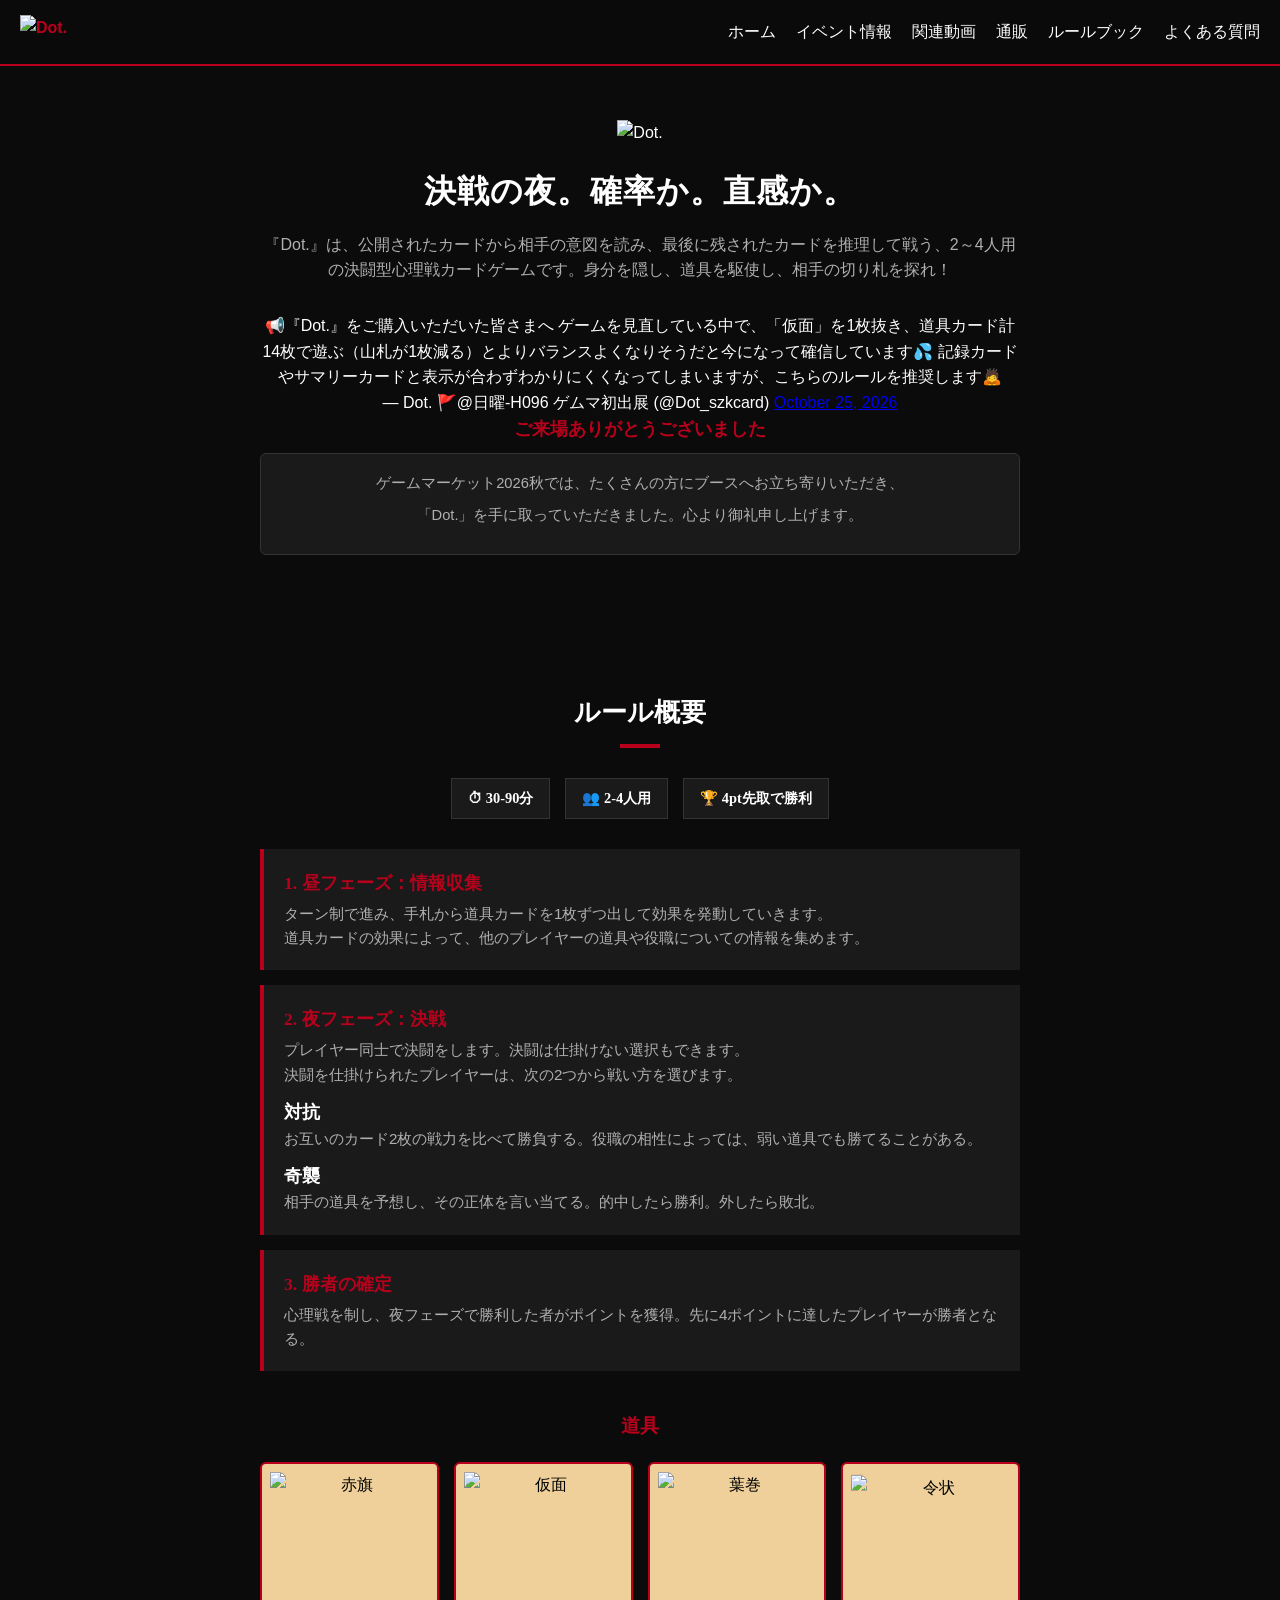
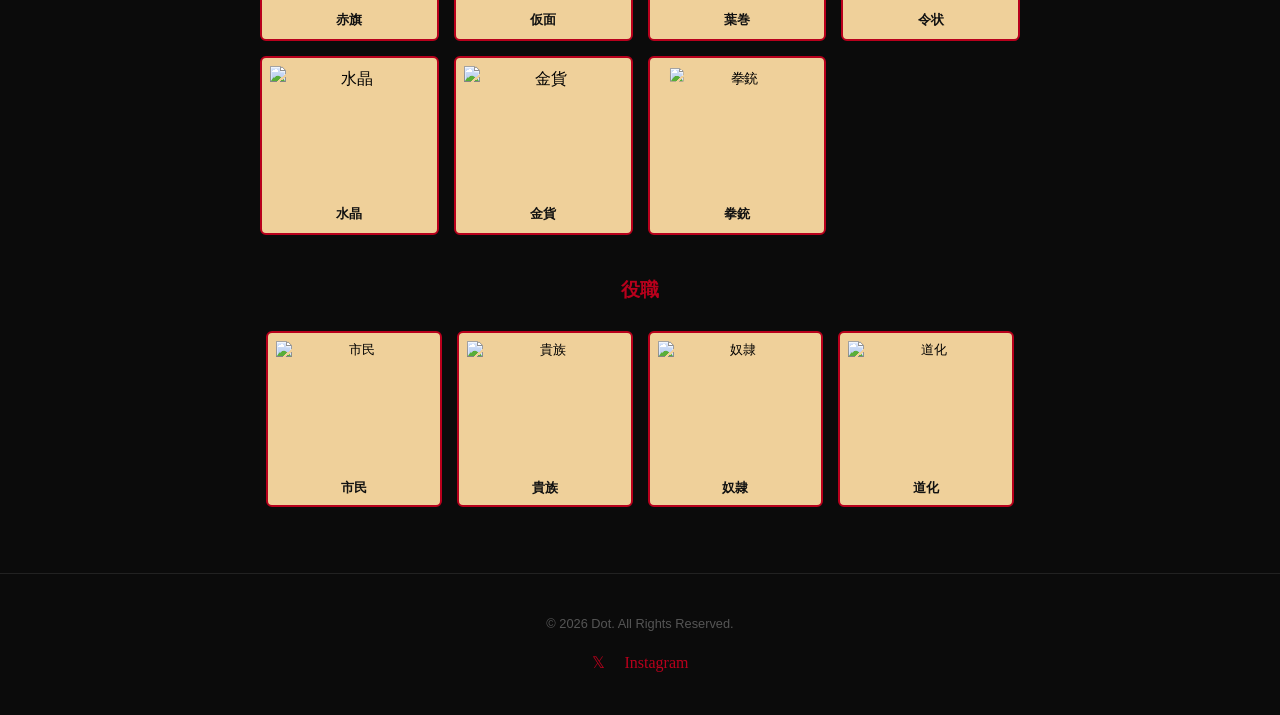
==== index.html @ 571834d3 "Update index.html" ====
<!DOCTYPE html>
<html lang="ja">
<head>
    <meta name="google-site-verification" content="07pYd8GCOZ-NecBPKwPCHMIlRAyutPawmo171ighFo4" />
    <meta charset="UTF-8">
    <meta name="viewport" content="width=device-width, initial-scale=1.0">
    <title>ゲームマーケット2026秋出展！「Dot.」公式ウェブサイト｜ホーム</title>
    <meta name="description" content="ゲームマーケット2026秋に出展予定のカードゲーム『Dot.』の公式サイトです。ルールやカード紹介、ゲムマ出展情報を掲載中！">
    <link rel="stylesheet" href="style.css">
</head>
<body>
    <div class="fixed-bg" aria-hidden="true"></div>

    <!-- ナビゲーションバー -->
    <nav>
        <a href="#" class="nav-logo"><img src="logo_shadow.png" alt="Dot."></a>
        <!-- PC用通常メニュー -->
        <ul class="nav-links">
            <li><a href="index.html">ホーム</a></li>
            <li><a href="market.html">イベント情報</a></li>
            <li><a href="related_video.html">関連動画</a></li>
            <li><a href="online_shop.html">通販</a></li>
            <li><a href="rule_book.html">ルールブック</a></li>
            <li><a href="questions.html">よくある質問</a></li>
        </ul>
        <!-- スマホ用ハンバーガーボタン -->
        <button class="hamburger" id="hamburger-btn" aria-controls="mobile-menu" aria-expanded="false" aria-label="メニュー開閉">
            <span></span>
            <span></span>
            <span></span>
        </button>
    </nav>

    <!-- スマホ用ドロワーメニュー -->
    <div class="mobile-menu" id="mobile-menu" aria-hidden="true">
        <button id="mobile-menu-close" class="mobile-close" aria-label="メニューを閉じる">×</button>
        <ul>
            <li><a href="index.html" class="menu-link">ホーム</a></li>
            <li><a href="market.html" class="menu-link">イベント情報</a></li>
            <li><a href="related_video.html" class="menu-link">関連動画</a></li>
            <li><a href="online_shop.html" class="menu-link">通販</a></li>
            <li><a href="rule_book.html" class="menu-link">ルールブック</a></li>
            <li><a href="questions.html" class="menu-link">よくある質問</a></li>
        </ul>
    </div>

    <!-- ヒーローセクション -->
    <header class="hero" id="about">
        <img src="Dot_logo.png" alt="Dot.">
        <h1>決戦の夜。確率か。直感か。</h1>
        <p class="intro-text">
            『Dot.』は、公開されたカードから相手の意図を読み、最後に残されたカードを推理して戦う、2～4人用の決闘型心理戦カードゲームです。身分を隠し、道具を駆使し、相手の切り札を探れ！
        </p>
        <!--
        <a href="#reserve" class="btn-cta">ゲームマーケット2026秋 日曜出展<br>予約はこちら</a>
        <div class="countdown" id="countdown" aria-label="ゲームマーケットまでのカウントダウン">
            <div class="count-block"><span class="timer-num" id="cd-days">--</span><span class="label">DAYS</span></div>
            <div class="count-block"><span class="timer-num" id="cd-hours">--</span><span class="label">HOURS</span></div>
            <div class="count-block"><span class="timer-num" id="cd-mins">--</span><span class="label">MIN</span></div>
            <div class="count-block"><span class="timer-num" id="cd-secs">--</span><span class="label">SEC</span></div>
        </div>
        <h2>ゲームマーケット公式ゲームページは<a href="https://gamemarket.jp/game/189273">こちら</a></h2>
        -->

		<blockquote class="twitter-tweet" data-align="center"><p lang="ja" dir="ltr">📢『Dot.』をご購入いただいた皆さまへ

ゲームを見直している中で、「仮面」を1枚抜き、道具カード計14枚で遊ぶ（山札が1枚減る）とよりバランスよくなりそうだと今になって確信しています💦

記録カードやサマリーカードと表示が合わずわかりにくくなってしまいますが、こちらのルールを推奨します🙇</p>&mdash; Dot. 🚩@日曜-H096 ゲムマ初出展 (@Dot_szkcard) <a href="https://x.com/Dot_szkcard/status/2114275259436376318?ref_src=twsrc%5Etfw">October 25, 2026</a></blockquote>
<script async src="https://platform.x.com/widgets.js" charset="utf-8"></script>

		
         <!-- ここに購入ありがとうございましたバナーを追加 -->
        <div class="event-block">
			<h3>ご来場ありがとうございました</h3>
			<div class="rule-box">
				<p>ゲームマーケット2026秋では、たくさんの方にブースへお立ち寄りいただき、</p>
				<p>「Dot.」を手に取っていただきました。心より御礼申し上げます。</p>
			</div>
		</div>
    </header>

	
    <!-- ルール概要セクション -->
    <section id="rules">
        <h2>ルール概要</h2>
        <div class="info-badge-container">
            <div class="info-badge">⏱ 30-90分</div>
            <div class="info-badge">👥 2-4人用</div>
            <div class="info-badge">🏆 4pt先取で勝利</div>
        </div>

        <div class="rule-step">
            <h3>1. 昼フェーズ：情報収集</h3>
            <p>ターン制で進み、手札から道具カードを1枚ずつ出して効果を発動していきます。</p>
            <p>道具カードの効果によって、他のプレイヤーの道具や役職についての情報を集めます。</p>
        </div>

        <div class="rule-step">
            <h3>2. 夜フェーズ：決戦</h3>
            <p>プレイヤー同士で決闘をします。決闘は仕掛けない選択もできます。</p>
            <p>決闘を仕掛けられたプレイヤーは、次の2つから戦い方を選びます。</p>
            <p class="rule-term">対抗</p>
            <p>お互いのカード2枚の戦力を比べて勝負する。役職の相性によっては、弱い道具でも勝てることがある。</p>
            <p class="rule-term">奇襲</p>
            <p>相手の道具を予想し、その正体を言い当てる。的中したら勝利。外したら敗北。</p>
        </div>

        <div class="rule-step">
            <h3>3. 勝者の確定</h3>
            <p>心理戦を制し、夜フェーズで勝利した者がポイントを獲得。先に4ポイントに達したプレイヤーが勝者となる。</p>
        </div>

        <!-- 道具カード ギャラリー -->
        <div class="subheading">道具</div>
        <div class="tool-grid">
            <button type="button" class="item-card tool-card" data-tool="red-flag" aria-haspopup="dialog"><img src="Red_Flag.png" alt="赤旗"><p>赤旗</p></button>
            <button type="button" class="item-card tool-card" data-tool="mask" aria-haspopup="dialog"><img src="Mask.png" alt="仮面"><p>仮面</p></button>
            <button type="button" class="item-card tool-card" data-tool="cigar" aria-haspopup="dialog"><img src="Cigar.png" alt="葉巻"><p>葉巻</p></button>
            <button type="button" class="item-card tool-card" data-tool="warrant" aria-haspopup="dialog"><img src="Warrant.png" alt="令状"><p>令状</p></button>
            <button type="button" class="item-card tool-card" data-tool="crystal-ball" aria-haspopup="dialog"><img src="Crystal_Ball.png" alt="水晶"><p>水晶</p></button>
            <button type="button" class="item-card tool-card" data-tool="coin" aria-haspopup="dialog"><img src="Coin.png" alt="金貨"><p>金貨</p></button>
            <button type="button" class="item-card tool-card" data-tool="gun" aria-haspopup="dialog"><img src="Gun.png" alt="拳銃"><p>拳銃</p></button>
        </div>

        <!-- 役職 ギャラリー -->
        <div class="subheading">役職</div>
        <div class="item-grid">
            <button type="button" class="item-card role-card" data-tool="citizen" aria-haspopup="dialog"><img src="Citizen.png" alt="市民"><p>市民</p></button>
            <button type="button" class="item-card role-card" data-tool="noble" aria-haspopup="dialog"><img src="Noble.png" alt="貴族"><p>貴族</p></button>
            <button type="button" class="item-card role-card" data-tool="slave" aria-haspopup="dialog"><img src="Slave.png" alt="奴隷"><p>奴隷</p></button>
            <button type="button" class="item-card role-card" data-tool="jester" aria-haspopup="dialog"><img src="Jester.png" alt="道化"><p>道化</p></button>
        </div>
    </section>




    <!-- 道具カード詳細モーダル -->
    <div class="tool-modal" id="tool-modal" aria-hidden="true">
        <div class="tool-modal-panel" role="dialog" aria-modal="true" aria-labelledby="tool-modal-title">
            <button type="button" class="tool-modal-close" id="tool-modal-close" aria-label="詳細を閉じる">×</button>
            <div class="tool-modal-head">
                <img id="tool-modal-image" src="" alt="">
                <div>
                    <h3 id="tool-modal-title"></h3>
                    <p class="tool-modal-count" id="tool-modal-count"></p>
                    <p class="tool-modal-value" id="tool-modal-value" hidden></p>
                </div>
            </div>
            <div id="tool-modal-content"></div>
            <p class="tool-modal-note">背景部分をクリック、または Esc キーでも閉じられます。</p>
        </div>
    </div>

    <!-- 役職カードは道具カードと同じモーダル（`tool-modal`）で表示します -->

    <!-- 予約セクション -->
    <!--
    <section id="reserve">
        <h2>ゲームマーケット2026秋<br>予約フォーム</h2>
        <div class="reserve-box">
            
            <form id="reserve-form"
                  action="https://docs.google.com/forms/u/0/d/e/1FAIpQLSdGf9Y0Hx1iLd9t96xGrSDfWUaqs1Ho54uPQ0w7o0v3PjkaVA/formResponse"
                  method="POST" target="hidden_iframe">
                <div class="form-group">
                    <label for="name">お名前（ニックネーム可）</label>
                    <input type="text" id="name" name="entry.259284481" placeholder="例：ドット太郎" required>
                </div>
                <div class="form-group">
                    <label for="email">メールアドレス</label>
                    <input type="email" id="email" name="entry.923455271" placeholder="example@email.com" required>
                </div>
                <div class="form-group">
                    <label for="quantity">予約個数</label>
                    <select id="quantity" name="entry.1836157254" required>
                        <option value="1個">1個</option>
                        <option value="2個">2個</option>
                        <option value="3個">3個</option>
                    </select>
                </div>
                <div class="form-group">
                    <label for="question">ご質問（任意）</label>
                    <input type="text" id="question" name="entry.54904981" placeholder="質問があればご記入ください">
                </div>
                <button type="submit" class="btn-submit" id="reserve-submit-btn">予約を確定する</button>
                <p id="reserve-status" style="margin-top:15px; text-align:center; font-size:0.9rem; display:none;"></p>
                
                <input type="hidden" name="fvv" value="1">
                <input type="hidden" name="pageHistory" value="0">
                <input type="hidden" name="fbzx" id="fbzx-field" value="">
                <input type="hidden" name="partialResponse" id="partial-response-field" value="">
                <input type="hidden" name="submissionTimestamp" value="-1">
            </form>
            <iframe name="hidden_iframe" id="hidden_iframe" style="display:none;"></iframe>
        </div>
    </section>
    -->

    <!-- フッター -->
    <footer>
        <p>&copy; 2026 Dot. All Rights Reserved.</p>
        <div class="footer-social">
            <a href="https://twitter.com/Dot_szkcard" target="_blank">𝕏</a>
            <a href="https://instagram.com/dot_szkcard/" target="_blank">Instagram</a>
        </div>
    </footer>

    <!-- ハンバーガーメニュー制御用のJavaScript -->
    <script>
        // --- 背景のスローパラララックス制御 ---
        // 背景をビューポートより少し大きく表示し、ページを一番下までスクロールした瞬間に
        // 背景の一番下もちょうど揃うように、スクロール量に応じて背景位置を計算する
        const BG_HEIGHT_FACTOR = 1.6; // 大きいほど背景がゆっくり動く（1に近いほど通常スクロールに近づく）

        function updateBackgroundScroll() {
            // スマホでは背景を固定表示し、スクロールで動かないようにする
            if (window.innerWidth < 768) {
                document.body.style.backgroundAttachment = 'fixed';
                document.body.style.backgroundSize = '100% auto';
                document.body.style.backgroundPositionY = '0px';
                return;
            }

            const viewportWidth = window.innerWidth;
            const viewportHeight = window.innerHeight;

            // 背景画像の実寸（naturalWidth/naturalHeight）を取得して
            // ビューポート幅に合わせた描画高さを算出する
            if (!window._bgNatural) {
                const img = new Image();
                img.src = 'bg.png';
                img.onload = function() {
                    window._bgNatural = { w: img.naturalWidth, h: img.naturalHeight };
                    updateBackgroundScroll();
                };
                // 読み込み前は幅いっぱいで表示
                document.body.style.backgroundSize = '100% auto';
                return;
            }

            const natural = window._bgNatural;
            const bgHeight = Math.round(viewportWidth * natural.h / natural.w);
            // 幅100%にして高さは画像縦横比に合わせる
            document.body.style.backgroundSize = '100% ' + bgHeight + 'px';

            const scrollableHeight = document.documentElement.scrollHeight - viewportHeight;
            const maxBgOffset = Math.max(bgHeight - viewportHeight, 0);

            if (scrollableHeight <= 0 || maxBgOffset <= 0) {
                document.body.style.backgroundPositionY = '0px';
                return;
            }

            const scrollFraction = Math.min(Math.max(window.scrollY / scrollableHeight, 0), 1);
            document.body.style.backgroundPositionY = '-' + (scrollFraction * maxBgOffset) + 'px';
        }

        window.addEventListener('scroll', updateBackgroundScroll);
        window.addEventListener('resize', updateBackgroundScroll);
        window.addEventListener('load', updateBackgroundScroll);
        updateBackgroundScroll();

        const hamburgerBtn = document.getElementById('hamburger-btn');
        const mobileMenu = document.getElementById('mobile-menu');
        const menuLinks = document.querySelectorAll('.menu-link');

        // メニューの開閉を切り替える関数（ARIA状態も更新）
        function toggleMenu() {
            const isActive = hamburgerBtn.classList.toggle('active');
            mobileMenu.classList.toggle('active');
            hamburgerBtn.setAttribute('aria-expanded', isActive ? 'true' : 'false');
            mobileMenu.setAttribute('aria-hidden', isActive ? 'false' : 'true');
        }

        // ハンバーガーボタンクリック時
        hamburgerBtn.addEventListener('click', toggleMenu);

        // メニュー内のリンクをクリックしたらメニューを閉じる
        menuLinks.forEach(link => {
            link.addEventListener('click', toggleMenu);
        });

        // モバイルメニューの閉じるボタン
        const mobileMenuCloseBtn = document.getElementById('mobile-menu-close');
        if (mobileMenuCloseBtn) {
            mobileMenuCloseBtn.addEventListener('click', () => {
                // もしメニューが開いていれば閉じる
                if (mobileMenu.classList.contains('active')) toggleMenu();
            });
        }

        // 初期ARIA状態を確実に設定
        hamburgerBtn.setAttribute('aria-expanded', 'false');
        mobileMenu.setAttribute('aria-hidden', 'true');



        // --- 道具カード詳細モーダル ---
        const toolModal = document.getElementById('tool-modal');
        const toolModalPanel = toolModal.querySelector('.tool-modal-panel');
        const toolModalClose = document.getElementById('tool-modal-close');
        const toolModalTitle = document.getElementById('tool-modal-title');
        const toolModalImage = document.getElementById('tool-modal-image');
        const toolModalCount = document.getElementById('tool-modal-count');
        const toolModalValue = document.getElementById('tool-modal-value');
        const toolModalContent = document.getElementById('tool-modal-content');
        const toolCards = document.querySelectorAll('.tool-card, .role-card');
        let lastFocusedToolCard = null;

        const toolDetails = {
            'red-flag': {
                name: '赤旗',
                image: 'Red_Flag.png',
                count: '道具カード｜収録枚数：1枚',
                value: 1,
                html: `
                    <div class="tool-modal-section">
                        <h4>効果</h4>
                        <p>このラウンドの夜フェーズで以下の効果を得る。</p>
                        <p>対抗で自分が攻め手の場合、戦力が小さい方が勝者となる。</p>
                        <p>※戦力が同じ場合は攻め手が勝者となる。</p>
                    </div>
                    <div class="tool-modal-section">
                        <h4>使用上の注意</h4>
                        <p>道具カードの効果は、カードを出した瞬間ではなく、夜フェーズの条件を満たしたときに発動する。</p>
                        <p>昼に場に出しても、夜フェーズで自分が攻め手になれなかった場合、赤旗の効果は発動しない。</p>
                        <p>赤旗は1枚しかない貴重なカード。使いどころを見極めよう。</p>
                    </div>
                    <div class="tool-modal-section">
                        <h4>戦術メモ</h4>
                        <p>「戦力が低いほうが勝つ」という通常とは逆の勝敗ルールを作り出せる。自分の戦力が低いと分かっている時や、相手にわざと弱いカードだと思わせたい時のブラフ戦術にも使える。</p>
                    </div>
                `
            },
            'mask': {
                name: '仮面', image: 'Mask.png', count: '道具カード｜収録枚数：3枚',
                value: 2,
                html: `
                    <div class="tool-modal-section"><h4>効果</h4><p>好きなプレイヤー1人を選び、役職カードを交換する。</p></div>
                    <div class="tool-modal-section">
                        <h4>使用上の注意</h4>
                        <p>仮面で交換した後は新しい役職カードの上に証明チップはのせない。</p>
                        <p>仮面で交換した後は新しい役職カードの上に証明チップはのせない。よって自分の役職がわからなくなることがある。</p>
                    </div>
                    <div class="tool-modal-section">
                        <h4>戦術メモ</h4>
                        <p>交換するだけで役職の情報は増えないため扱いづらいが、うまく使えば相手の戦術を大きく崩すことができる。</p>
                    </div>
                `
            },
            'cigar': {
                name: '葉巻', image: 'Cigar.png', count: '道具カード｜収録枚数：3枚',
                value: 3,
                html: `
                    <div class="tool-modal-section">
                        <h4>効果</h4>
                        <p>酒場の役職カードのうち好きな1枚と自分の役職カードを交換する。新たな自分の役職カードの上に証明チップをのせる。</p>
                    </div>
                    <div class="tool-modal-section">
                        <h4>使用上の注意</h4>
                        <p>新たな役職カードの表を見ることができるのは、交換した後である。</p>
                    </div>
                    <div class="tool-modal-section">
                        <h4>戦術メモ</h4>
                        <p>仮面を使ったのちに葉巻を使うと、自分と相手どちらの役職も知ることができる。</p>
                    </div>
                `
            },
            'warrant': {
                name: '令状', image: 'Warrant.png', count: '道具カード｜収録枚数：3枚',
                value: 4,
                html: `
                    <div class="tool-modal-section">
                        <h4>効果</h4>
                        <p>他のプレイヤーは手番が早い順に、自分の手札にない道具を１つ宣言し、記録カードのその道具の欄に自分の証明チップ（裏）をのせる。</p>
                        <p>自分の証明チップまたは枯渇チップがのっている道具は宣言できない。</p>
                    </div>
                    <div class="tool-modal-section">
                        <h4>使用上の注意</h4>
                        <p>手札とは「まだ使っていない手に持っている道具カード」のことであり、枯渇していなければ既に場に出した道具カードも宣言できる。</p>
                    </div>
                    <div class="tool-modal-section">
                        <h4>戦術メモ</h4>
                        <p>昼フェーズの前半に使うと相手の宣言の自由度が低いため強力だが、金貨によって記録がリセットされてしまう可能性も高くなる。</p>
                    </div>
                `
            },
            'crystal-ball': {
                name: '水晶', image: 'Crystal_Ball.png', count: '道具カード｜収録枚数：2枚',
                value: 5,
                html: `
                    <div class="tool-modal-section">
                        <h4>効果</h4>
                        <p>酒場の役職カードのうち好きな1枚の表を見て戻す。その後その上に自分の証明チップ（表）をのせる。</p>
                    </div>
                    <div class="tool-modal-section">
                        <h4>戦術メモ</h4>
                        <p>役職の情報が増えるシンプルで強い効果だが、道具値が５と大きいので使いどころに注意したい。</p>
                    </div>
                `
            },
            'coin': {
                name: '金貨', image: 'Coin.png', count: '道具カード｜収録枚数：2枚',
                value: 6,
                html: `
                    <div class="tool-modal-section">
                        <h4>効果</h4>
                        <p>手札から1枚選び自分の前に裏向きで伏せ、証明チップ（表）をのせる。</p>
                        <p>その後、新たに山札から1枚引き手札に加える。記録カードにのせた自分の証明チップはすべて回収する。</p>
                    </div>
                    <div class="tool-modal-section">
                        <h4>使用上の注意</h4>
                        <p>昼フェーズの最後に使うとランダムな道具で決闘に挑むことになるので注意。</p>
                    </div>
                    <div class="tool-modal-section">
                        <h4>戦術メモ</h4>
                        <p>運要素が強く使いどころが難しいが、赤旗や拳銃などの重要な道具を隠したり、相手の令状による記録をリセットしたりと、使い手の技量によっては強力な道具になり得る。</p>
                    </div>
                `
            },
            'gun': {
                name: '拳銃', image: 'Gun.png', count: '道具カード｜収録枚数：1枚',
                value: 7,
                html: `
                    <div class="tool-modal-section">
                        <h4>効果</h4>
                        <p>このラウンドの夜フェーズで以下の効果を得る。</p>
                        <p>決闘で勝利した場合、獲得ポイントが+2ptから+3ptになる。</p>
                    </div>
                    <div class="tool-modal-section">
                        <h4>使用上の注意</h4>
                        <p>拳銃は1枚しかない貴重なカード。使いどころを見極めよう。</p>
                    </div>
                    <div class="tool-modal-section">
                        <h4>戦術メモ</h4>
                        <p>拳銃の有無は決闘において重要情報。慎重に使おう。</p>
                    </div>
                `
            }
            ,
            'citizen': {
                name: '市民', image: 'Citizen.png', count: '役職カード',
                html: `<div class="tool-modal-section"><h4>役職：市民</h4><p>赤旗の戦力が10になる。</p></div>`
            },
            'noble': {
                name: '貴族', image: 'Noble.png', count: '役職カード',
                html: `<div class="tool-modal-section"><h4>役職：貴族</h4><p>戦力+2</p></div>`
            },
            'slave': {
                name: '奴隷', image: 'Slave.png', count: '役職カード',
                html: `<div class="tool-modal-section"><h4>役職：奴隷</h4><p>基本は戦力-2。相手が貴族のときは戦力が10になる。</p></div>`
            },
            'jester': {
                name: '道化', image: 'Jester.png', count: '役職カード',
                html: `<div class="tool-modal-section"><h4>役職：道化</h4><p>自分が受け手の場合、勝者が逆転する。</p></div>`
            }
        };

        function openToolModal(toolKey, trigger) {
            const detail = toolDetails[toolKey];
            if (!detail) return;

            lastFocusedToolCard = trigger || document.activeElement;
            toolModalTitle.textContent = detail.name;
            toolModalImage.src = detail.image;
            toolModalImage.alt = detail.name;
            toolModalCount.textContent = detail.count;
            if (detail.value != null) {
                toolModalValue.innerHTML = '道具値：<strong>' + detail.value + '</strong>';
                toolModalValue.hidden = false;
            } else {
                toolModalValue.textContent = '';
                toolModalValue.hidden = true;   // 役職カードには道具値がない
            }
            toolModalContent.innerHTML = detail.html;

            toolModal.classList.add('active');
            toolModal.setAttribute('aria-hidden', 'false');
            document.body.classList.add('modal-open');
            toolModalPanel.scrollTop = 0;
            toolModalClose.focus();
        }

        function closeToolModal() {
            if (!toolModal.classList.contains('active')) return;
            toolModal.classList.remove('active');
            toolModal.setAttribute('aria-hidden', 'true');
            document.body.classList.remove('modal-open');
            if (lastFocusedToolCard) lastFocusedToolCard.focus();
        }

        toolCards.forEach(card => {
            card.addEventListener('click', () => openToolModal(card.dataset.tool, card));
        });

        toolModalClose.addEventListener('click', closeToolModal);

        toolModal.addEventListener('click', event => {
            if (event.target === toolModal) closeToolModal();
        });

        document.addEventListener('keydown', event => {
            if (event.key === 'Escape' && toolModal.classList.contains('active')) {
                closeToolModal();
            }
        });

        

        // --- 予約フォーム送信処理（裏側でGoogleフォームに送信） ---
        const reserveForm = document.getElementById('reserve-form');
        const reserveBtn = document.getElementById('reserve-submit-btn');
        const reserveStatus = document.getElementById('reserve-status');
        const hiddenIframe = document.getElementById('hidden_iframe');
        const fbzxField = document.getElementById('fbzx-field');
        const partialResponseField = document.getElementById('partial-response-field');
        let formSubmitted = false;

        // Googleフォームが要求する擬似トークンをページ読み込み時に生成
        function generateFbzx() {
            // 実際のGoogleフォームのfbzxと同じ桁数(19桁前後)の数値文字列を生成
            let token = '';
            for (let i = 0; i < 19; i++) {
                token += Math.floor(Math.random() * 10);
            }
            return token;
        }
        const fbzxValue = generateFbzx();
        fbzxField.value = fbzxValue;
        partialResponseField.value = '[null,null,"' + fbzxValue + '"]';

        reserveForm.addEventListener('submit', function () {
            reserveBtn.disabled = true;
            reserveBtn.textContent = '送信中...';
            reserveStatus.style.display = 'none';
            formSubmitted = true;
            // フォーム自体は通常どおりhidden_iframeへPOSTされる（画面遷移なし）
        });

        // 非表示iframeの読み込み完了 = Googleフォームへの送信完了とみなす
        hiddenIframe.addEventListener('load', function () {
            if (!formSubmitted) return; // 初回の空読み込みは無視

            reserveStatus.style.display = 'block';
            reserveStatus.style.color = '#7CFC7C';
            reserveStatus.textContent = 'ご予約ありがとうございます！確認のメールをお送りしました。';
            reserveForm.reset();
            reserveBtn.disabled = false;
            reserveBtn.textContent = '予約を確定する';
            formSubmitted = false;
        });
        // ---------- Countdown ----------
        // TODO: 実際のゲームマーケット開催日時に書き換えてください
        const targetDate = new Date('2026-10-18T00:00:00+09:00').getTime();
 
        function updateCountdown(){
          const now = Date.now();
          const diff = targetDate - now;
          const els = {
            d: document.getElementById('cd-days'),
            h: document.getElementById('cd-hours'),
            m: document.getElementById('cd-mins'),
            s: document.getElementById('cd-secs')
          };
          if(diff <= 0){
            els.d.textContent = '00'; els.h.textContent='00'; els.m.textContent='00'; els.s.textContent='00';
            return;
          }
          const day = Math.floor(diff/86400000);
          const hr  = Math.floor((diff%86400000)/3600000);
          const min = Math.floor((diff%3600000)/60000);
          const sec = Math.floor((diff%60000)/1000);
          els.d.textContent = String(day).padStart(2,'0');
          els.h.textContent = String(hr).padStart(2,'0');
          els.m.textContent = String(min).padStart(2,'0');
          els.s.textContent = String(sec).padStart(2,'0');
        }
        updateCountdown();
        setInterval(updateCountdown, 1000);
    </script>
</body>
</html>
---- style.css ----
/* 自作・フリーフォントファイルを読み込む場合 */
@font-face {
  font-family: 'DotMincho16';
  src: url('KH-Dot-Kagurazaka-16.ttf') format('truetype');
}

/* 適用するクラスや要素 */
.dot-mincho-text {
  font-family: 'DotMincho16', serif;
  font-size: 16px; /* ドット感を活かすためジャストサイズか倍率で調整 */
}


/* --- 基本設定 & カラーパレット --- */
:root {
    --bg-color: #0b0b0b;       /* 漆黒 */
    --primary-red: #b8001c;    /* ロゴの深い赤 */
    --accent-gray: #1a1a1a;    /* コンテンツ背景用 */
    --text-light: #ffffff;
    --text-muted: #b0b0b0;
    --font-pixel: 'Courier New', Courier, monospace; /* ドット感を出すフォント */
    --font-dotmincho: 'ドット明朝16', 'DotMincho16', serif; /* 本文以外用フォント */
}

* {
    box-sizing: border-box;
    margin: 0;
    padding: 0;
    font-family: 'Helvetica Neue', Arial, 'Hiragino Kaku Gothic ProN', sans-serif;
    scroll-behavior: smooth; /* スムーズスクロール */
}

html {
    height: 100%;
    background: var(--bg-color);
}

body {
        margin: 0;
        /* 背景は画像のみ指定（背景色は個別ページで必要なら上書きしてください） */
        background-image: url('bg.png');
        background-repeat: no-repeat;
        background-position: top center;
        background-attachment: fixed;  /* JSで位置を制御するため固定 */

        color: var(--text-light);
        line-height: 1.6;

        /* ドット絵用のくっきり設定 */
        image-rendering: pixelated;
        image-rendering: crisp-edges;
        min-height: 100vh;
        background-color: var(--bg-color);
}

/* 固定背景用の要素（モバイルでこれを有効にする） */
.fixed-bg {
    display: none; /* デフォルトは非表示（デスクトップはbody背景を使用） */
}


/* --- ナビゲーション & ハンバーガーメニュー --- */
nav {
    position: fixed;
    top: 0;
    width: 100%;
    background: rgba(11, 11, 11, 0.95);
    padding: 15px 20px;
    display: flex;
    justify-content: space-between;
    align-items: center;
    z-index: 100;
    border-bottom: 2px solid var(--primary-red);
}

.nav-logo {
    display: inline-flex;
    align-items: center;
    font-weight: bold;
    color: var(--primary-red);
    font-size: 1.5rem;
    text-decoration: none;
    font-family: var(--font-pixel);
}

/* 本文以外に使用するフォント設定（ドット明朝16、サイズ16px 指定） */
h1, h2, h3, h4, h5, h6,
.nav-logo, .nav-links a,
.info-badge, .rule-step h3, .subheading,
.item-card p, .tool-card::after, .role-card::after,
.tool-modal-head h3, .tool-modal-section h4,
.btn-cta, .btn-submit,
label, .form-group label, .footer-social a {
    font-family: var(--font-dotmincho);
    font-size: 16px;
}

.nav-logo img {
    height: 34px;
    width: auto;
    display: block;
    image-rendering: pixelated;
}

/* デスクトップ用メニュー（初期状態は非表示、スマホ優先） */
.nav-links {
    display: none;
    list-style: none;
    gap: 20px;
}

.nav-links a {
    color: var(--text-light);
    text-decoration: none;
    font-size: 1rem;
    transition: color 0.3s;
}

.nav-links a:hover {
    color: var(--primary-red);
}

/* ハンバーガーアイコン */
.hamburger {
    display: block;
    cursor: pointer;
    background: none;
    border: none;
    z-index: 110;
}

.hamburger span {
    display: block;
    width: 25px;
    height: 3px;
    background-color: var(--text-light);
    margin: 5px 0;
    transition: 0.3s;
}

/* モバイル用ドロワーメニュー */
.mobile-menu {
    position: fixed;
    top: 0;
    right: -100%;
    width: 70%;
    height: 100vh;
    background-color: rgba(11, 11, 11, 0.98);
    border-left: 2px solid var(--primary-red);
    padding-top: 80px;
    transition: 0.3s;
    z-index: 105;
}

/* ハンバーガーメニューのフォントをドット明朝に変更 */
.mobile-menu, .mobile-menu a, .mobile-menu .menu-link {
    font-family: var(--font-dotmincho);
    font-size: 16px;
}

/* モバイルメニューの右上に表示する閉じるボタン */
.mobile-close {
    position: absolute;
    top: 12px;
    right: 12px;
    background: transparent;
    border: none;
    color: var(--text-light);
    font-size: 1.4rem;
    line-height: 1;
    cursor: pointer;
    z-index: 120;
}

.mobile-close:hover,
.mobile-close:focus-visible {
    color: var(--primary-red);
    outline: 2px solid rgba(184,0,28,0.18);
    border-radius: 6px;
}

.mobile-menu.active {
    right: 0;
}

.mobile-menu ul {
    list-style: none;
    display: flex;
    flex-direction: column;
    align-items: center;
    gap: 30px;
}

.mobile-menu a {
    color: var(--text-light);
    text-decoration: none;
    font-size: 1.3rem;
    font-weight: bold;
}

/* ハンバーガーアニメーション用 */
.hamburger.active span:nth-child(1) {
    transform: rotate(-45deg) translate(-5px, 6px);
}
.hamburger.active span:nth-child(2) {
    opacity: 0;
}
.hamburger.active span:nth-child(3) {
    transform: rotate(45deg) translate(-5px, -6px);
}

/* --- ヒーローセクション（ファーストビュー） --- */
.hero {
    padding: 120px 20px 60px;
    text-align: center;
    max-width: 800px;
    margin: 0 auto;
}

/* ↓現在あるコード（パソコン用のサイズは260pxのまま維持） */
.hero img {
    max-width: 260px;
    width: 100%;
    image-rendering: pixelated;
    margin-bottom: 20px;
}

/* 📱 ここから下を追加：画面の横幅が768px以下のとき（スマホ）の設定 */
@media screen and (max-width: 768px) {
    .hero img {
        max-width: 160px; /* ★スマホでのロゴの最大横幅。お好みで数値を調整してください */
        margin-bottom: 15px; /* スマホ用に下の余白も少しだけ狭く調整 */
    }
}


.hero h1 {
    font-size: 1.4rem;
    color: #ffffff !important;
    margin-bottom: 15px;
    font-weight: bold;
    letter-spacing: 1px;
}

header.hero h1 {
    color: #ffffff !important;
}

.hero .intro-text {
    font-size: 1rem;
    color: var(--text-muted);
    margin-bottom: 30px;
}

/* CTAボタン */
.btn-cta {
    display: inline-block;
    background-color: var(--primary-red);
    color: #fff;
    padding: 15px 40px;
    font-weight: bold;
    text-decoration: none;
    border: 3px solid #000;
    box-shadow: 4px 4px 0px #fff;
    transition: 0.2s;
    text-transform: uppercase;
}

.btn-cta:active {
    box-shadow: 0px 0px 0px #fff;
    transform: translate(4px, 4px);
}

/* countdown */
.countdown{
  display:flex;gap:clamp(10px,2.4vw,26px);justify-content:center;flex-wrap:wrap;
}
.count-block{
  background:var(--navy-panel);border:1px solid var(--navy-line);
  padding:14px clamp(14px,2.4vw,22px);min-width:76px;
}
.timer-num{display:block;font-size:clamp(1.6rem,3.6vw,2.4rem);color:var(--red-bright);}
.count-block span.label{display:block;font-size:.68rem;color:var(--ink-dim);margin-top:6px;letter-spacing:.1em;}
 
.scroll-cue{position:absolute;bottom:26px;left:50%;transform:translateX(-50%);font-size:.7rem;color:var(--blue-grey);z-index:2;}
 

/* --- 各コンテンツ共通スタイル --- */
section {
    padding: 60px 20px;
    max-width: 800px;
    margin: 0 auto;
}

h2 {
    font-size: 1.6rem;
    text-align: center;
    color: var(--text-light);
    margin-bottom: 30px;
    font-family: var(--font-dotmincho);
    position: relative;
}

h2::after {
    content: '';
    display: block;
    width: 40px;
    height: 4px;
    background-color: var(--primary-red);
    margin: 10px auto 0;
}

/* --- シンプルなルール概要 --- */
.info-badge-container {
    display: flex;
    justify-content: center;
    gap: 15px;
    margin-bottom: 30px;
    flex-wrap: wrap;
}

.info-badge {
    background: var(--accent-gray);
    border: 1px solid #333;
    padding: 8px 16px;
    font-size: 0.9rem;
    font-weight: bold;
    color: var(--text-light);
}

.rule-step {
    background-color: var(--accent-gray);
    border-left: 4px solid var(--primary-red);
    padding: 20px;
    margin-bottom: 15px;
}

.rule-step h3 {
    font-size: 1.1rem;
    margin-bottom: 5px;
    color: var(--primary-red);
}

.rule-step p {
    font-size: 0.95rem;
    color: var(--text-muted);
}

/* 夜フェーズの「対抗」「奇襲」を少し大きく強調 */
.rule-step p.rule-term {
    font-size: 1.15rem;
    font-weight: bold;
    color: var(--text-light);
    margin-top: 10px;
}

/* --- アイテム＆役職ギャラリー --- */
.subheading {
    color: var(--primary-red);
    font-size: 1.2rem;
    font-weight: bold;
    text-align: center;
    margin: 40px 0 20px;
    font-family: var(--font-dotmincho);
}

.item-grid {
    display: grid;
    /* デスクトップでは4列に固定してカード幅をtool-rowと揃える */
    grid-template-columns: repeat(4, minmax(0, 1fr));
    gap: 15px;
}

/* 道具カード：上段3枚・下段4枚 */
.tool-grid {
    display: grid;
    grid-template-columns: repeat(4, minmax(0, 1fr));
    gap: 15px;
}

/* 各カードをグリッドセルいっぱいに広げ、正方形に保つ */
.tool-grid .item-card {
    width: 100%;
    aspect-ratio: 1 / 1;
    display: flex;
    flex-direction: column;
    justify-content: space-between;
    align-items: center;
    padding: 8px;
}

.item-card {
    background-image: url('Dot_card_bg.png');
    border: 2px solid var(--primary-red);
    border-radius: 6px;
    padding: 10px;
    text-align: center;
    transition: transform 0.2s;
    display: flex;
    flex-direction: column;
    align-items: center;
}

.item-card:hover {
    transform: translateY(-4px);
}

.item-card img {
    width: 100%;
    height: auto;
    max-height: 70%;
    object-fit: contain;
    image-rendering: pixelated;
    image-rendering: crisp-edges;
    margin: 0 auto 8px;
}

.item-card p {
    font-size: 0.8rem;
    font-weight: bold;
    color: #111;
    margin: 6px 0 0;
}



/* --- 道具カード詳細モーダル --- */
.tool-card {
    appearance: none;
    -webkit-appearance: none;
    font: inherit;
    cursor: pointer;

    /* 添付カード画像から切り出した背景テクスチャを使用 */
    background-color: #efd09a;
    background-image: url('Dot_card_bg.png');
    background-size: 100% 100%;
    background-position: center;
    background-repeat: no-repeat;
}

/* 道具カード・役職カードの絵は背景テクスチャの上にそのまま表示 */
.tool-card img,
.role-card img {
    background: transparent;
}

/* 令状の画像は上に寄って見えるため、少し下げる（数値を大きくするとさらに下がる） */
.tool-card[data-tool="warrant"] img {
    transform: translateY(10%);
}

/* 拳銃の画像は大きく見えるため、少し小さくする（1 より小さいほど小さくなる） */
.tool-card[data-tool="gun"] img {
    transform: scale(0.85);
}

/* 拳銃カードの画像：スマホ幅で右にずれるのを防ぐ */
@media (max-width: 767px) {
    .tool-card[data-tool="gun"] img {
        width: 100%;
        height: 68%;
        max-height: 68%;
        object-fit: contain;
        object-position: center;
        margin: 0 auto;
    }
}

/* 役職カードにも道具カードと同じ紙背景を使用 */
.role-card {
    background-color: #efd09a;
    background-image: url('Dot_card_bg.png');
    background-size: 100% 100%;
    background-position: center;
    background-repeat: no-repeat;
}

.tool-card:focus-visible {
    outline: 3px solid #fff;
    outline-offset: 3px;
}

.role-card:focus-visible {
    outline: 3px solid #fff;
    outline-offset: 3px;
}

.tool-modal {
    position: fixed;
    inset: 0;
    z-index: 1000;
    display: flex;
    align-items: center;
    justify-content: center;
    padding: 24px 16px;
    background: rgba(0, 0, 0, 0.78);
    backdrop-filter: blur(3px);
    -webkit-backdrop-filter: blur(3px);
    opacity: 0;
    visibility: hidden;
    transition: opacity 0.22s ease, visibility 0.22s ease;
}

.tool-modal.active {
    opacity: 1;
    visibility: visible;
}

.tool-modal-panel {
    position: relative;
    width: min(620px, 100%);
    max-height: min(82vh, 760px);
    overflow-y: auto;
    background: #111;
    border: 2px solid var(--primary-red);
    border-radius: 10px;
    box-shadow: 0 18px 60px rgba(0, 0, 0, 0.65);
    padding: 28px 22px 24px;
    transform: translateY(18px) scale(0.98);
    transition: transform 0.22s ease;
}

.tool-modal.active .tool-modal-panel {
    transform: translateY(0) scale(1);
}

.tool-modal-close {
    position: absolute;
    top: 12px;
    right: 14px;
    width: 38px;
    height: 38px;
    border: 1px solid #555;
    border-radius: 50%;
    background: #1d1d1d;
    color: #fff;
    font-size: 1.5rem;
    line-height: 1;
    cursor: pointer;
}

.tool-modal-close:hover,
.tool-modal-close:focus-visible {
    border-color: var(--primary-red);
    background: var(--primary-red);
    outline: none;
}

.tool-modal-head {
    display: grid;
    grid-template-columns: 112px 1fr;
    gap: 20px;
    align-items: center;
    padding-right: 38px;
    margin-bottom: 22px;
}

.tool-modal-head img {
    width: 112px;
    height: auto;
    background: #fff;
    border: 2px solid var(--primary-red);
    border-radius: 8px;
    padding: 8px;
    image-rendering: pixelated;
    image-rendering: crisp-edges;
}

.tool-modal-head h3 {
    margin: 0 0 4px;
    color: var(--primary-red);
    font-size: 1.7rem;
    font-family: var(--font-pixel);
}

.tool-modal-count {
    color: var(--text-muted);
    font-size: 0.82rem;
}

.tool-modal-value {
    margin-top: 8px;
    color: var(--text-light);
    font-size: 0.95rem;
}

.tool-modal-value strong {
    margin-left: 4px;
    color: var(--primary-red);
    font-family: var(--font-pixel);
    font-size: 1.7rem;
    line-height: 1;
}

.tool-modal-section {
    background: var(--accent-gray);
    border-left: 4px solid var(--primary-red);
    border-radius: 6px;
    padding: 18px;
    margin-top: 14px;
}

.tool-modal-section h4 {
    margin: 0 0 10px;
    color: #fff;
    font-size: 1rem;
    font-family: var(--font-pixel);
}

.tool-modal-section p,
.tool-modal-section li {
    color: var(--text-muted);
    font-size: 0.9rem;
}

.tool-modal-section ul {
    padding-left: 20px;
}

.tool-modal-section li + li {
    margin-top: 7px;
}

.tool-modal-note {
    text-align: center;
    color: var(--text-muted);
    font-size: 0.8rem;
    margin-top: 18px;
}

body.modal-open {
    overflow: hidden;
}


@media (max-width: 767px) {
    body {
        background-attachment: scroll !important;
        background-image: none !important;
        background-size: cover !important;
        background-position: top center !important;
        background-color: var(--bg-color);
    }
    .fixed-bg {
        display: block;
        position: fixed;
        inset: 0;
        z-index: -1;
        background-image: url('bg.png');
        background-size: cover;
        background-color: var(--bg-color);
        background-position: top center;
        background-repeat: no-repeat;
        image-rendering: pixelated;
        image-rendering: crisp-edges;
        pointer-events: none;
        -webkit-backface-visibility: hidden;
        -webkit-transform: translateZ(0);
    }
    .hero {
        padding: 88px 1rem 20px;
    }
}

    .tool-row {
        gap: 8px;
        width: 100%;
    }

    .tool-row .item-card {
        flex: 1 1 0;
        min-width: 0;
        padding: 6px;
        aspect-ratio: 1 / 1; /* モバイルでも正方形を維持 */
        display: flex;
        flex-direction: column;
        justify-content: space-between;
        align-items: center;
    }

    .tool-row .item-card img {
        width: 100%;
        height: auto;
    }

    .tool-row .item-card p {
        font-size: 0.68rem;
        margin-top: 2px;
    }

    /* 役職カード：モバイルでも横4列に収めてスクロール不要にする */
    .item-grid {
        display: grid;
        grid-template-columns: repeat(4, 1fr);
        gap: 8px;
        padding: 6px 6px;
        width: 100%;
    }

    /* カードをグリッドセルいっぱいに広げ、ボーダーやパディングを含めて収まるようにする */
    .item-grid .item-card {
        width: 100%;
        box-sizing: border-box;
        aspect-ratio: 1 / 1;
        padding: 6px;
        display: flex;
        flex-direction: column;
        justify-content: space-between;
        align-items: center;
    }

    .item-grid .item-card img {
        width: 100%;
        height: auto;
        max-height: 70%;
        object-fit: contain;
        image-rendering: pixelated;
        image-rendering: crisp-edges;
        margin-bottom: 8px;
    }

    /* 背景がカードからはみ出して見えないようにする */
    .item-card {
        overflow: hidden;
    }
}

@media (max-width: 520px) {
    .tool-modal-panel {
        padding: 24px 16px 20px;
    }

    .tool-modal-head {
        grid-template-columns: 84px 1fr;
        gap: 14px;
    }

    .tool-modal-head img {
        width: 84px;
    }

    .tool-modal-head h3 {
        font-size: 1.35rem;
    }
}

/* --- 取置き予約フォーム --- */
.reserve-box {
    background-color: var(--accent-gray);
    border: 2px solid var(--primary-red);
    padding: 30px 20px;
    border-radius: 4px;
}

.form-group {
    margin-bottom: 20px;
}

.form-group label {
    display: block;
    margin-bottom: 8px;
    font-size: 0.9rem;
    font-weight: bold;
}

.form-group input, .form-group select {
    width: 100%;
    padding: 12px;
    background-color: #0b0b0b;
    border: 1px solid #444;
    color: #fff;
    font-size: 1rem;
    border-radius: 4px;
}

.form-group input:focus, .form-group select:focus {
    outline: none;
    border-color: var(--primary-red);
}

.btn-submit {
    width: 100%;
    background-color: var(--primary-red);
    color: white;
    border: none;
    padding: 15px;
    font-size: 1.1rem;
    font-weight: bold;
    cursor: pointer;
    transition: background 0.2s;
}

.btn-submit:hover {
    background-color: #8a0014;
}

/* --- フッター --- */
footer {
    text-align: center;
    padding: 40px 20px;
    font-size: 0.8rem;
    color: #555;
    border-top: 1px solid #222;
    background-color: var(--bg-color);
}

.footer-social {
    margin-top: 15px;
    display: flex;
    justify-content: center;
    gap: 20px;
}

.footer-social a {
    color: var(--primary-red);
    text-decoration: none;
    transition: opacity 0.3s;
}

.footer-social a:hover {
    opacity: 0.8;
}


@media (max-width: 767px) {
    /* モバイルでは body の背景を無効化して、固定レイヤーを使う */
    body {
        /* bodyの背景は無効化して固定レイヤー `.fixed-bg` を使う（ただしbodyは高さ基準の固定挙動を維持） */
        background-image: none !important;
        background-attachment: fixed !important;
        background-size: auto 100% !important;
    }

    .fixed-bg {
        display: block;
        position: fixed;
        inset: 0;
        z-index: -1;
        background-image: url('bg.png');
        /* 元画像の縦横比を保ちながら高さをビューポートに合わせる */
        background-size: auto 100%;
        background-color: var(--bg-color);
        background-position: top center;
        background-repeat: no-repeat;
        image-rendering: pixelated;
        image-rendering: crisp-edges;
        pointer-events: none;
        -webkit-backface-visibility: hidden;
        -webkit-transform: translateZ(0);
    }

    /* モバイルではカード内のテキストを非表示にして画像を中央に配置 */
    .item-card p {
        display: none;
    }

    .item-card {
        justify-content: center; /* 画像を縦中央に */
        padding: 6px;
    }


    /* ===== rules.html specific styles (migrated) =====
       These styles were previously embedded in rules.html. Keeping them here
       ensures rules page uses the same stylesheet. If duplicates exist, later
       rules override earlier ones. */

    /* Page-specific hero sizing */
    .page-hero { padding: 120px 20px 40px; text-align:center; max-width:800px; margin:0 auto; }
    .page-hero h1 { font-size:1.6rem; color:var(--primary-red); margin-bottom:10px; font-family:var(--font-dotmincho); letter-spacing:1px; }
    .page-hero p { font-size:0.95rem; color:var(--text-muted); }

    /* Table of contents (rules page) */
    .toc { max-width:800px; margin: 20px auto; padding: 0 20px; }
    .toc-title { color: var(--text-light); font-family: var(--font-dotmincho); margin-bottom:8px; }
    .toc ul { list-style: none; display:flex; gap:10px; flex-wrap:wrap; }
    .toc a { color: var(--text-muted); text-decoration:none; font-size:0.95rem; padding:6px 10px; border-radius:6px; }
    .toc a:hover { background: rgba(184,0,28,0.08); color: var(--primary-red); }

    /* Effect grid defaults used by rules.html (already present but ensure parity) */
    .effect-grid { display:grid; grid-template-columns:1fr; gap:14px; }
    .effect-card { display:flex; gap:14px; align-items:flex-start; background-color:var(--accent-gray); border-left:4px solid var(--primary-red); border-radius:4px; padding:14px; }
    .effect-card img { width:56px; height:56px; object-fit:contain; background:#fff; border-radius:4px; padding:4px; flex-shrink:0; }
    .effect-card .effect-name { font-weight:bold; color:var(--primary-red); margin-bottom:4px; font-size:0.95rem; }

    /* Smaller table tweaks for rules page */
    .rule-table th, .rule-table td { border:1px solid #333; padding:8px 10px; text-align:center; color:var(--text-muted); }

    /* end migrated rules.html styles */

    /* --- rules-page specific size overrides to restore previous layout --- */
    .rules-page section {
        padding: 40px 20px; /* smaller vertical padding like original */
        max-width: 800px;
    }
    .rules-page .page-hero {
        padding: 120px 20px 40px; /* restore original hero spacing */
    }
    .rules-page h2 {
        font-size: 1.4rem; /* match previous size */
    }
    .rules-page .rule-box p, .rules-page .rule-box li {
        font-size: 0.92rem; /* ensure readable but not oversized */
    }
    .rules-page .effect-card img { width:56px; height:56px; }
    .rules-page .item-card img { max-height: 70%; }

    .item-card img {
        width: auto;
        height: 68%;
        max-height: 68%;
        object-fit: contain;
        margin: 0 auto;
        display: block;
    }
}

/* --- メディアクエリ（PC向け調整） --- */
@media (min-width: 768px) {
    .nav-links { display: flex; }
    .hamburger { display: none; }
    .mobile-menu { display: none; }
    .hero h1 { font-size: 2rem; }
    /* デスクトップでは役職カードを横4列に固定し、カードを正方形に揃える */
    .item-grid {
        grid-template-columns: repeat(4, minmax(0, 1fr));
        gap: 15px;
    }

    .item-grid .item-card {
        aspect-ratio: 1 / 1;
        display: flex;
        flex-direction: column;
        justify-content: space-between;
        align-items: center;
        padding: 8px;
    }
}
/* =========================================================
   rules.html 用スタイル（グローバル / 全画面幅で有効）
   ※以前このブロックはスマホ用メディアクエリ内に誤って
     入っていたため、PC幅で無効化されていました。
     こちらで正式にグローバルスコープに追加します。
   ========================================================= */

.rules-page .page-hero,
.page-hero {
    padding: 120px 20px 40px;
    text-align: center;
    max-width: 800px;
    margin: 0 auto;
}

.page-hero h1 {
    font-size: 1.6rem;
    color: var(--primary-red);
    margin-bottom: 10px;
    font-family: var(--font-dotmincho);
    letter-spacing: 1px;
}

.page-hero p {
    font-size: 0.95rem;
    color: var(--text-muted);
}

.back-link {
    display: inline-block;
    margin-top: 20px;
    color: var(--text-light);
    text-decoration: none;
    border: 1px solid var(--primary-red);
    padding: 8px 18px;
    border-radius: 4px;
    font-size: 0.85rem;
    transition: background 0.2s;
}

.back-link:hover {
    background-color: var(--primary-red);
}

/* 目次（Table of Contents） */
.toc {
    max-width: 800px;
    margin: 20px auto;
    padding: 0 20px;
}

.toc-title {
    color: var(--text-light);
    font-family: var(--font-dotmincho);
    margin-bottom: 8px;
}

.toc ul {
    list-style: none;
    display: flex;
    gap: 10px;
    flex-wrap: wrap;
}

.toc a {
    color: var(--text-muted);
    text-decoration: none;
    font-size: 0.95rem;
    padding: 6px 10px;
    border-radius: 6px;
    border: 1px solid #333;
}

.toc a:hover {
    background: rgba(184, 0, 28, 0.12);
    color: var(--primary-red);
    border-color: var(--primary-red);
}

/* テキストルール用ボックス */
.rule-box {
    background-color: var(--accent-gray);
    border: 1px solid #333;
    border-radius: 6px;
    padding: 18px 20px;
    margin-bottom: 18px;
}

.rule-box p, .rule-box li {
    font-size: 0.92rem;
    color: var(--text-muted);
    margin-bottom: 8px;
}

.rule-box ul {
    padding-left: 20px;
}

.story-text {
    font-size: 0.95rem;
    color: var(--text-muted);
    line-height: 1.9;
}

h3.sub {
    font-size: 1.05rem;
    color: var(--primary-red);
    margin: 22px 0 10px;
    font-family: var(--font-dotmincho);
}

/* =========================================================
   背景：最初は画面いっぱい → スクロールに合わせてふわっと透明になる
   ---------------------------------------------------------
   ・背景画像(bg.png)を PC・スマホとも画面いっぱい(cover)に表示します。
   ・スクロール量に応じて不透明度を 1 → 0 に変化させます
     （CSSのスクロール連動アニメーション。JavaScript不要）。
   ・index.html 内のスクリプトが body に背景を直接書き込むため、
     body 自体の背景は消し、画像は ::before に移しています（HTML/JSは未変更）。
   ・ファイル内で後ろに置くことで、上にあるメディアクエリの指定にも勝ちます。
   ========================================================= */
:root {
    --bg-fade-distance: 80vh;   /* この距離をスクロールし終えると背景が完全に消える（小さいほど早く消える） */
}

body {
    background: none !important;
    background-color: transparent !important;   /* 黒地は html 側の背景色が担当 */
}

/* 共通：背景画像 */
body::before {
    content: '';
    z-index: -1;
    pointer-events: none;
    background-image: url('bg.png');
    background-repeat: no-repeat;
    background-position: top center;
    background-size: cover;
    image-rendering: pixelated;
    image-rendering: crisp-edges;

    /* スクロール連動に未対応のブラウザ用：ページと一緒に流れ、下端をふわっと消す */
    position: absolute;
    top: 0;
    left: 0;
    width: 100%;
    height: 100vh;
    -webkit-mask-image: linear-gradient(to bottom,
        rgba(0,0,0,1) 0%, rgba(0,0,0,1) 45%,
        rgba(0,0,0,0.6) 70%, rgba(0,0,0,0.2) 90%, rgba(0,0,0,0) 100%);
    mask-image: linear-gradient(to bottom,
        rgba(0,0,0,1) 0%, rgba(0,0,0,1) 45%,
        rgba(0,0,0,0.6) 70%, rgba(0,0,0,0.2) 90%, rgba(0,0,0,0) 100%);
}

/* スクロール連動アニメーションに対応しているブラウザ */
@supports (animation-timeline: scroll()) {
    body::before {
        position: fixed;
        inset: 0;
        width: auto;
        height: auto;
        -webkit-mask-image: none;
        mask-image: none;

        animation: dot-bg-fade linear both;
        animation-timeline: scroll(root block);
        animation-range: 0 var(--bg-fade-distance);
    }

    @keyframes dot-bg-fade {
        from { opacity: 1; }
        to   { opacity: 0; }
    }
}

/* 動きを減らす設定の人には、フェードせず背景を固定表示のままにする */
@media (prefers-reduced-motion: reduce) {
    @supports (animation-timeline: scroll()) {
        body::before {
            animation: none;
        }
    }
}

/* スマホ用の固定背景レイヤーは不要になるので非表示 */
.fixed-bg {
    display: none !important;
}

/* ブース情報ページ：販売物の画像（広い画面では横並び、狭い画面では縦並び） */
.package-images {
    display: grid;
    grid-template-columns: repeat(auto-fit, minmax(260px, 1fr));
    gap: 12px;
    align-items: center;
    margin: 12px 0;
}

.package-images img {
    display: block;
    width: 100%;
    height: auto;
    border-radius: 4px;
}

/* ルールブックページ：PDF埋め込み表示 */
.rulebook-container {
    display: flex;
    flex-direction: column;
    gap: 32px;
    max-width: 1100px;
    margin: 0 auto;
}

.rulebook-page h3 {
    margin-bottom: 10px;
}

.rulebook-pdf {
    display: block;
    width: 100%;
    aspect-ratio: 997.8 / 703;   /* PDFのページ比率に合わせる */
    min-height: 320px;
    border: 1px solid #333;
    border-radius: 6px;
    background: #fff;
}

.rulebook-open {
    margin-top: 8px;
    text-align: center;
    font-size: 0.9rem;
}

.rulebook-open a {
    color: var(--primary-red);
    text-decoration: underline;
}

/* イベント情報ページ：イベントごとの枠（イベントを増やすときは .event を1つ足す） */
.event {
    width: calc(100% - 40px);
    max-width: 800px;
    margin: 30px auto 50px;
    border: 1px solid #333;
    border-left: 4px solid var(--primary-red);
    background-color: rgba(0, 0, 0, 0.45);
}

.event-title {
    margin: 0;
    padding: 14px 20px;
    text-align: left;
    font-size: 1.3rem;
    color: var(--text-light);
    background-color: var(--primary-red);
}

.event-title::after {
    display: none;   /* 通常の見出しの赤い下線は枠のタイトルでは不要 */
}

.event-body {
    padding: 24px 20px 10px;
}

.event-body .rule-box {
    margin-bottom: 14px;
}

/* 重要なブース情報（強調表示） */
.event-key {
    margin-bottom: 24px;
    padding: 16px 16px 14px;
    border: 2px solid var(--primary-red);
    border-radius: 6px;
    background-color: rgba(184, 0, 28, 0.14);
}

.event-key-title {
    margin-bottom: 12px;
    font-size: 1rem;
    letter-spacing: 0.1em;
    color: var(--text-light);
}

.event-key-list {
    display: grid;
    grid-template-columns: 1.5fr 1fr 1fr;
    gap: 10px;
    margin: 0;
}

.event-key-item {
    padding: 10px 12px;
    text-align: center;
    border: 1px solid #333;
    border-radius: 4px;
    background-color: rgba(0, 0, 0, 0.55);
}

.event-key-item dt {
    margin-bottom: 4px;
    font-size: 0.75rem;
    letter-spacing: 0.1em;
    color: var(--text-muted);
}

.event-key-item dd {
    margin: 0;
    font-size: 1.05rem;
    font-weight: bold;
    color: var(--text-light);
}

/* ブース番号はさらに目立たせる */
.event-key-booth {
    border-color: var(--primary-red);
    background-color: var(--primary-red);
}

.event-key-booth dt {
    color: rgba(255, 255, 255, 0.85);
}

.event-key-booth dd {
    font-family: var(--font-dotmincho);
    font-size: 2rem;
    letter-spacing: 0.08em;
    line-height: 1.2;
}

.event-key-note {
    margin: 12px 0 0;
    text-align: center;
    font-size: 0.95rem;
    color: var(--text-light);
}

/* 枠の中の項目（見出し付き） */
.event-block + .event-block {
    margin-top: 22px;
    padding-top: 18px;
    border-top: 1px solid #333;
}

.event-block h3 {
    margin-bottom: 10px;
    font-size: 1.1rem;
    color: var(--primary-red);
}

@media (max-width: 600px) {
    .event-key-list {
        grid-template-columns: 1fr;
    }
}
/* 小さな通販セクション用スタイル（ページ固有） */
        

/* ルールブックページ：サマリーカード */
.summary-lead {
    margin-bottom: 24px;
    text-align: center;
    font-size: 1.05rem;
    font-weight: bold;
    color: var(--text-light);
}

.summary-cards {
    display: grid;
    grid-template-columns: repeat(2, minmax(0, 1fr));
    gap: 24px;
    max-width: 860px;
    margin: 0 auto;
}

.summary-card {
    margin: 0;
    text-align: center;
}

.summary-card a {
    display: block;
    border: 2px solid var(--primary-red);
    border-radius: 6px;
    overflow: hidden;
    line-height: 0;
    background-color: #111;
    transition: transform 0.2s;
}

.summary-card a:hover {
    transform: translateY(-4px);
}

.summary-card img {
    display: block;
    width: 100%;
    height: auto;
}

.summary-card figcaption {
    margin-top: 10px;
    font-size: 0.95rem;
    font-weight: bold;
    color: var(--text-light);
}

.summary-card figcaption span {
    margin-left: 6px;
    font-size: 0.75rem;
    font-weight: normal;
    color: var(--text-muted);
}

@media (max-width: 600px) {
    .summary-cards {
        grid-template-columns: 1fr;
        max-width: 420px;
    }
}

.shop-card {
    background-color: rgba(0, 0, 0, 0.45);
    border: 1px solid #333;
    border-left: 4px solid var(--primary-red);
}

.shop-title {
    color: var(--text-light);
}
.shop-price {
    color: var(--text-light);
}

.shop-desc {
    color: var(--text-muted);
}
/* 通販ページ */
.shop-section {
    max-width: 1000px;
    margin: 2.5rem auto;
    padding: 1rem;
}

.shop-grid {
    display: grid;
    grid-template-columns: repeat(auto-fit, minmax(260px, 1fr));
    gap: 1.25rem;
}

.shop-card {
    display: flex;
    flex-direction: column;
    overflow: hidden;
    background-color: rgba(0, 0, 0, 0.45);
    border: 1px solid #333;
    border-left: 4px solid var(--primary-red);
    border-radius: 12px;
    box-shadow: 0 6px 18px rgba(0, 0, 0, 0.35);
}

.shop-thumb {
    display: block;
    width: 100%;
    aspect-ratio: 4 / 3;
    object-fit: cover;
    background: #111;
}

.shop-body {
    display: flex;
    flex-direction: column;
    gap: 0.5rem;
    padding: 1rem;
}

.shop-title,
.shop-price {
    color: var(--text-light);
}

.shop-title {
    margin: 0;
    font-size: 1.05rem;
    font-weight: 700;
}

.shop-desc {
    flex-grow: 1;
    margin: 0.25rem 0 0.5rem;
    color: var(--text-muted);
    font-size: 0.95rem;
    line-height: 1.5;
}

.shop-meta {
    display: flex;
    align-items: center;
    justify-content: space-between;
    gap: 0.75rem;
    margin-top: 0.5rem;
}

.shop-price {
    font-size: 1.05rem;
    font-weight: 800;
}

.shop-cta {
    display: inline-block;
    padding: 0.6rem 0.9rem;
    color: #fff;
    background: linear-gradient(90deg, #b8001c, #e33a4e);
    border-radius: 8px;
    font-weight: 700;
    text-decoration: none;
}

@media (max-width: 600px) {
    .shop-meta {
        align-items: flex-start;
        flex-direction: column;
    }

    .shop-meta > div:last-child,
    .shop-cta {
        width: 100%;
    }

    .shop-cta {
        box-sizing: border-box;
        text-align: center;
    }
}
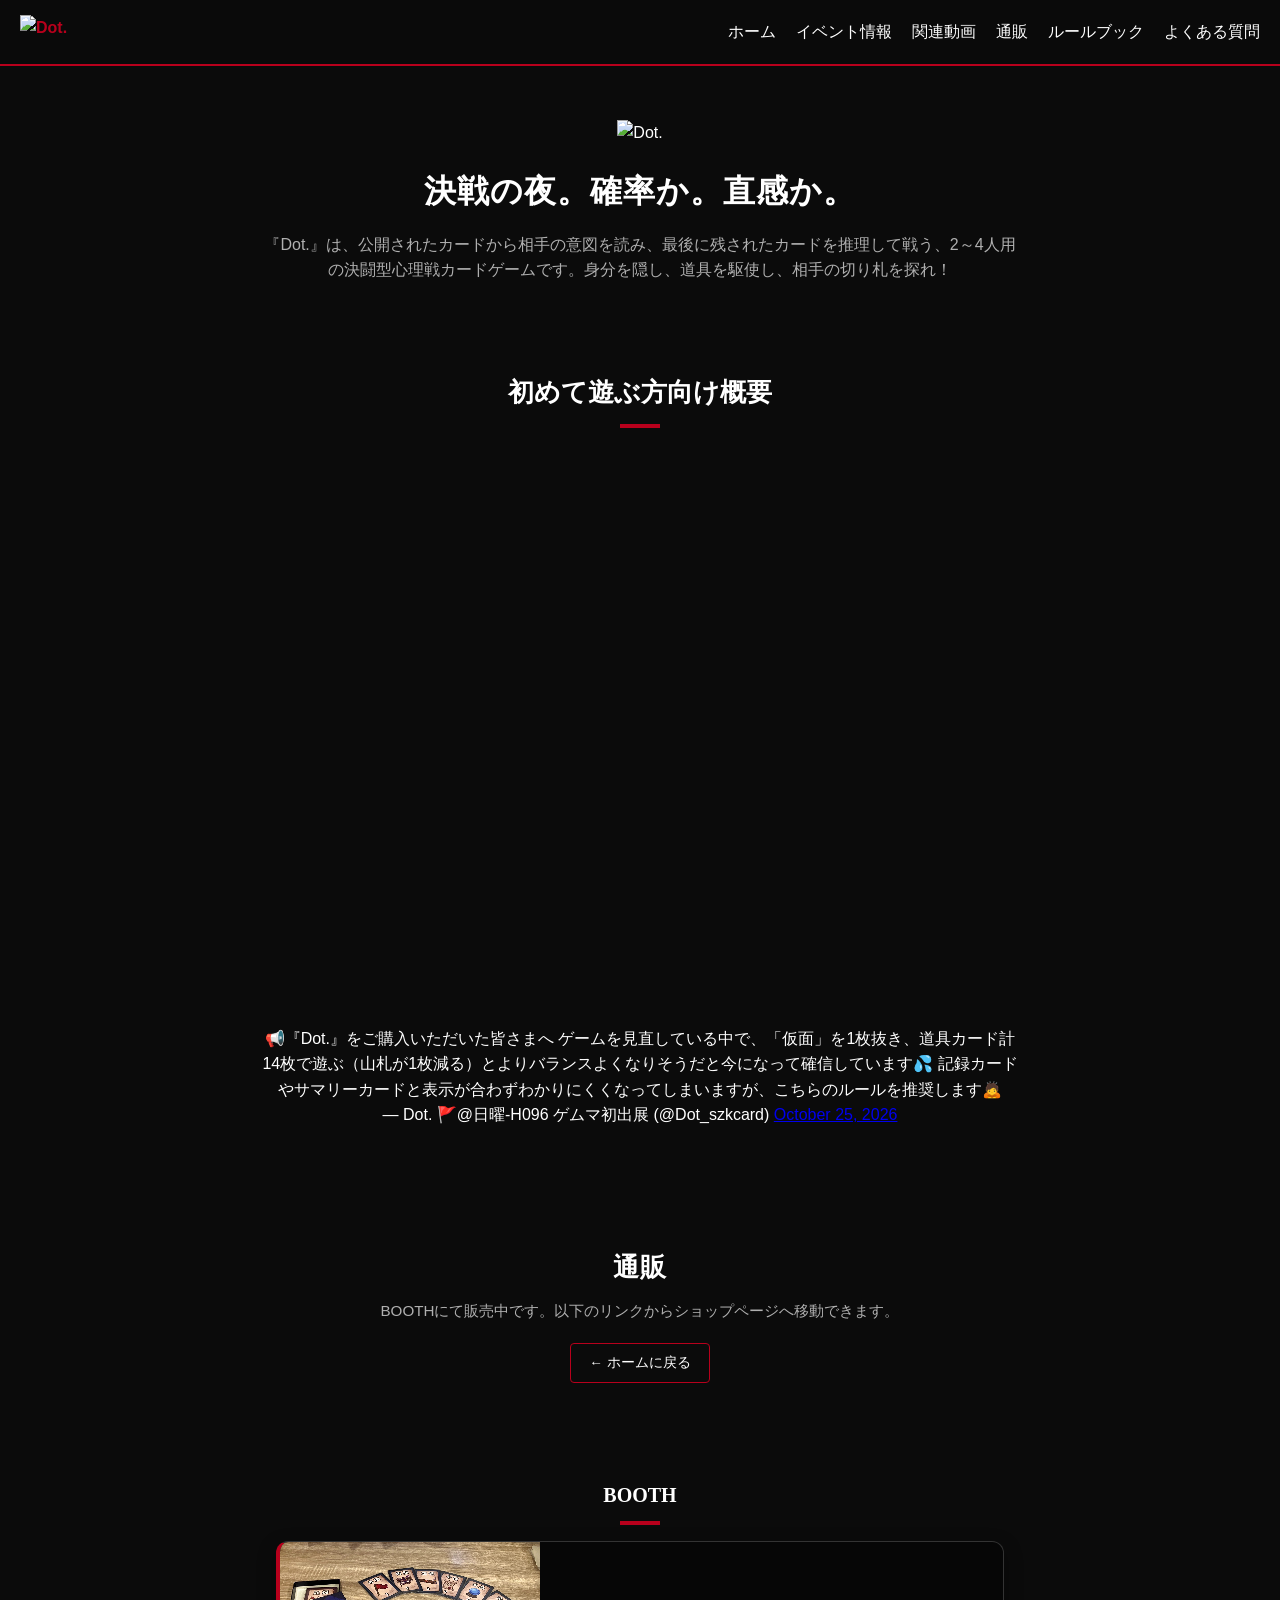
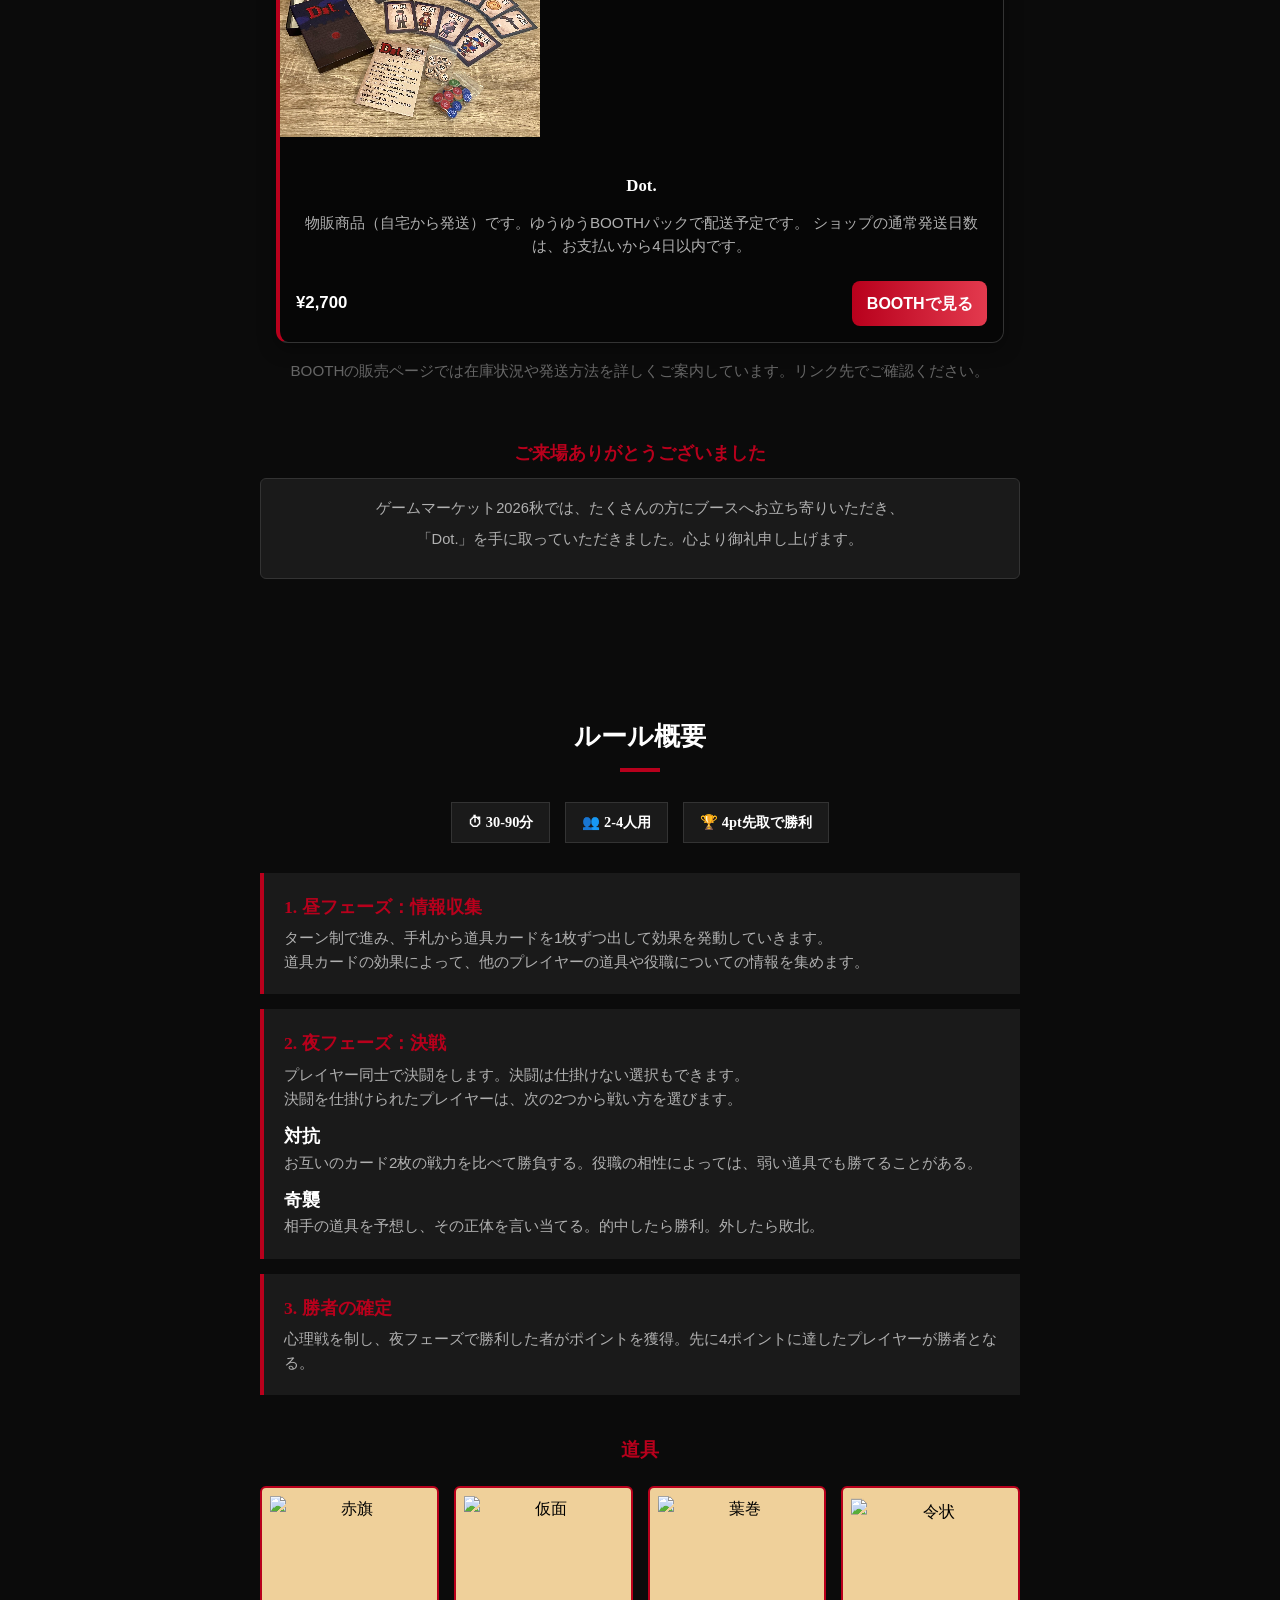
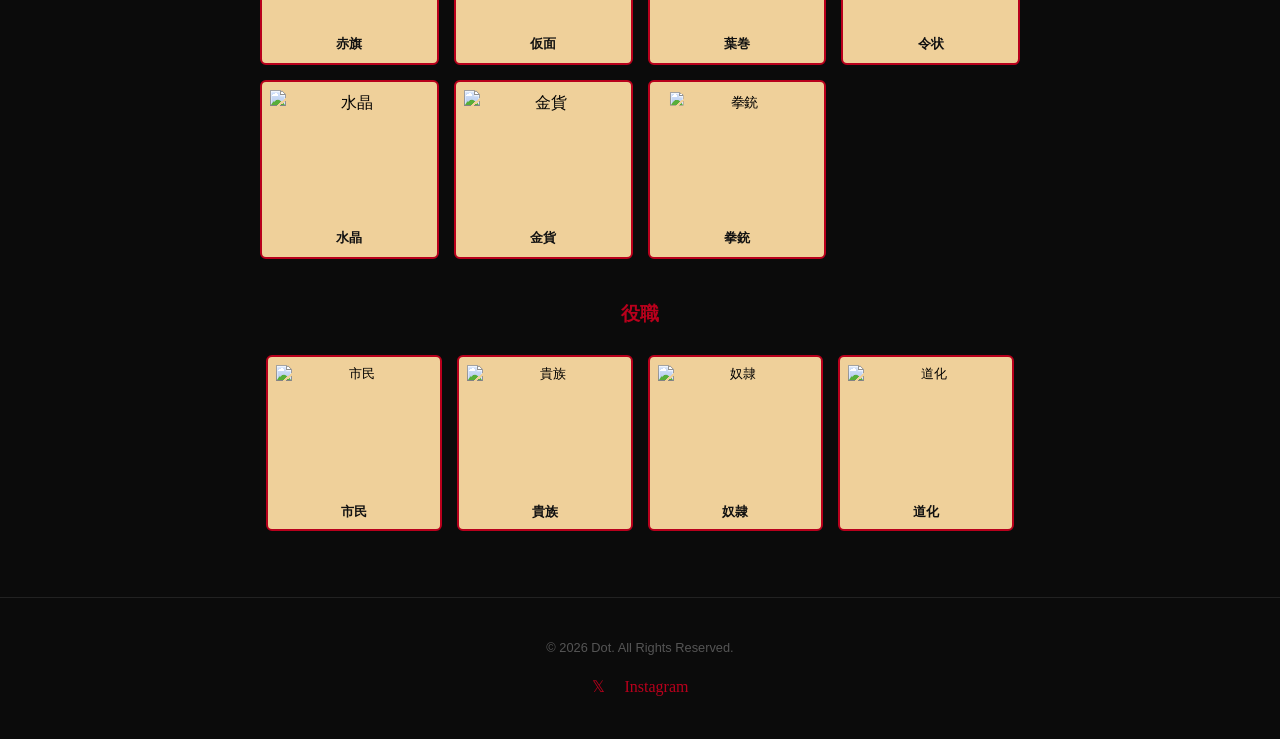
==== commit 906c6a80: "Update index.html" ====
--- a/index.html
+++ b/index.html
@@ -51,6 +51,13 @@
         <p class="intro-text">
             『Dot.』は、公開されたカードから相手の意図を読み、最後に残されたカードを推理して戦う、2～4人用の決闘型心理戦カードゲームです。身分を隠し、道具を駆使し、相手の切り札を探れ！
         </p>
+
+		<section>
+        <h2>初めて遊ぶ方向け概要</h2>
+        <div class="video-container">
+             <iframe width="100%" height="500" src="https://www.youtube.com/embed/pCjpc2fkN6s" title="初めて遊ぶ方向け概要" frameborder="0" allow="accelerometer; autoplay; clipboard-write; encrypted-media; gyroscope; picture-in-picture; web-share" referrerpolicy="strict-origin-when-cross-origin" allowfullscreen loading="lazy"></iframe>
+        </div>
+    	</section>
         <!--
         <a href="#reserve" class="btn-cta">ゲームマーケット2026秋 日曜出展<br>予約はこちら</a>
         <div class="countdown" id="countdown" aria-label="ゲームマーケットまでのカウントダウン">
@@ -68,6 +75,45 @@
 
 記録カードやサマリーカードと表示が合わずわかりにくくなってしまいますが、こちらのルールを推奨します🙇</p>&mdash; Dot. 🚩@日曜-H096 ゲムマ初出展 (@Dot_szkcard) <a href="https://x.com/Dot_szkcard/status/2114275259436376318?ref_src=twsrc%5Etfw">October 25, 2026</a></blockquote>
 <script async src="https://platform.x.com/widgets.js" charset="utf-8"></script>
+
+		<header class="page-hero">
+        <h1>通販</h1>
+        <p>BOOTHにて販売中です。以下のリンクからショップページへ移動できます。</p>
+        <a href="index.html" class="back-link">← ホームに戻る</a>
+    </header>
+
+    <!-- 通販アイテムセクション -->
+    <main class="shop-section" aria-labelledby="shop-heading">
+        <h2 id="shop-heading" style="margin:0 0 1rem 0; font-size:1.25rem;">BOOTH</h2>
+
+        <div class="shop-grid">
+            <!-- 商品カード 1 -->
+            <article class="shop-card" aria-labelledby="item-8984146-title">
+                <!-- サムネイルはローカル画像 or ロゴの代替を利用 -->
+                <img class="shop-thumb" src="Dot_package_1.jpg" alt="商品のサムネイル">
+
+                <div class="shop-body">
+                    <h3 id="item-8984146-title" class="shop-price">Dot.</h3>
+                    <p class="shop-desc">
+                        物販商品（自宅から発送）です。ゆうゆうBOOTHパックで配送予定です。
+                        ショップの通常発送日数は、お支払いから4日以内です。
+                    </p>
+                
+                    <div class="shop-meta">
+                        <div>
+                            <div class="shop-price">¥2,700</div>
+                        </div>
+                
+                        <div style="display:flex;gap:0.5rem;">
+                            <a class="shop-cta" href="https://dot-szkcard.booth.pm/items/8984146" target="_blank" rel="noopener noreferrer">BOOTHで見る</a>
+                        </div>
+                    </div>
+                </div>            
+            </article>
+		</div>
+
+        <p style="margin-top:1rem;color:#666;font-size:0.95rem;">BOOTHの販売ページでは在庫状況や発送方法を詳しくご案内しています。リンク先でご確認ください。</p>
+    </main>
 
 		
          <!-- ここに購入ありがとうございましたバナーを追加 -->
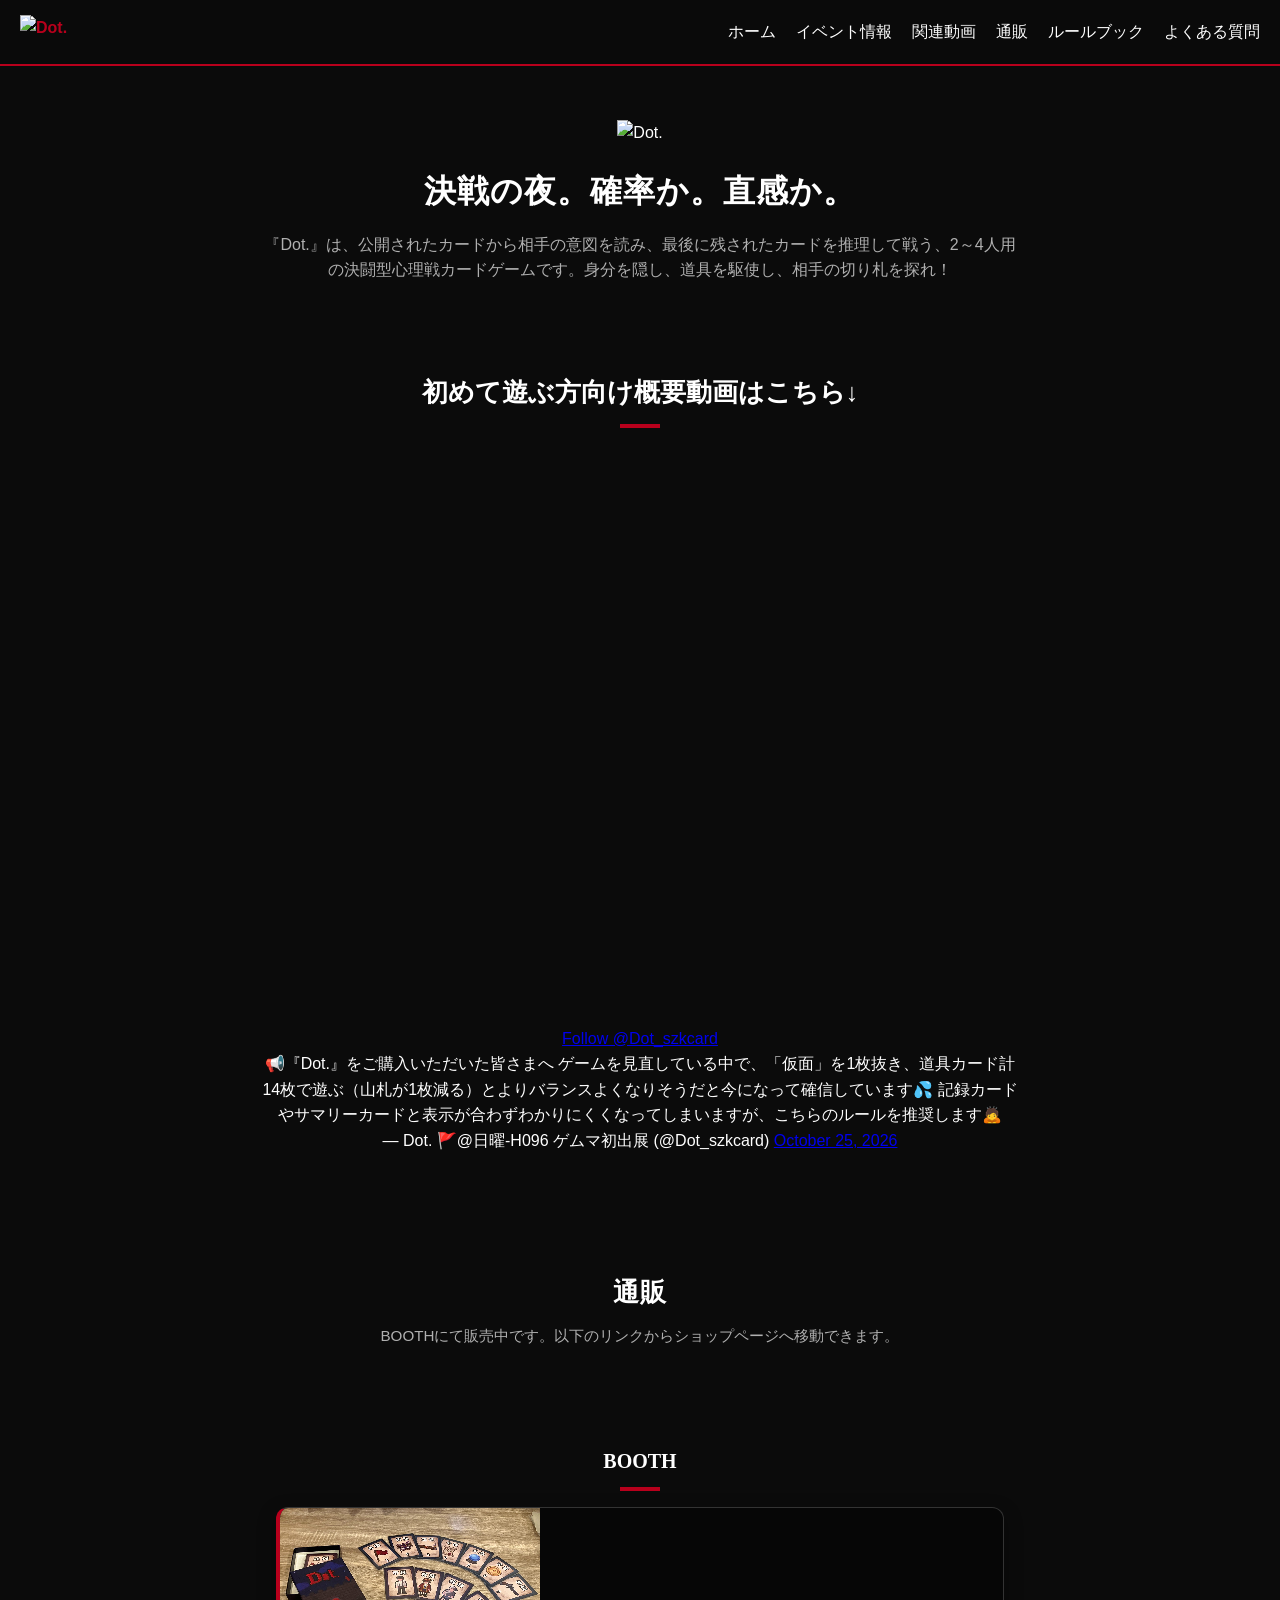
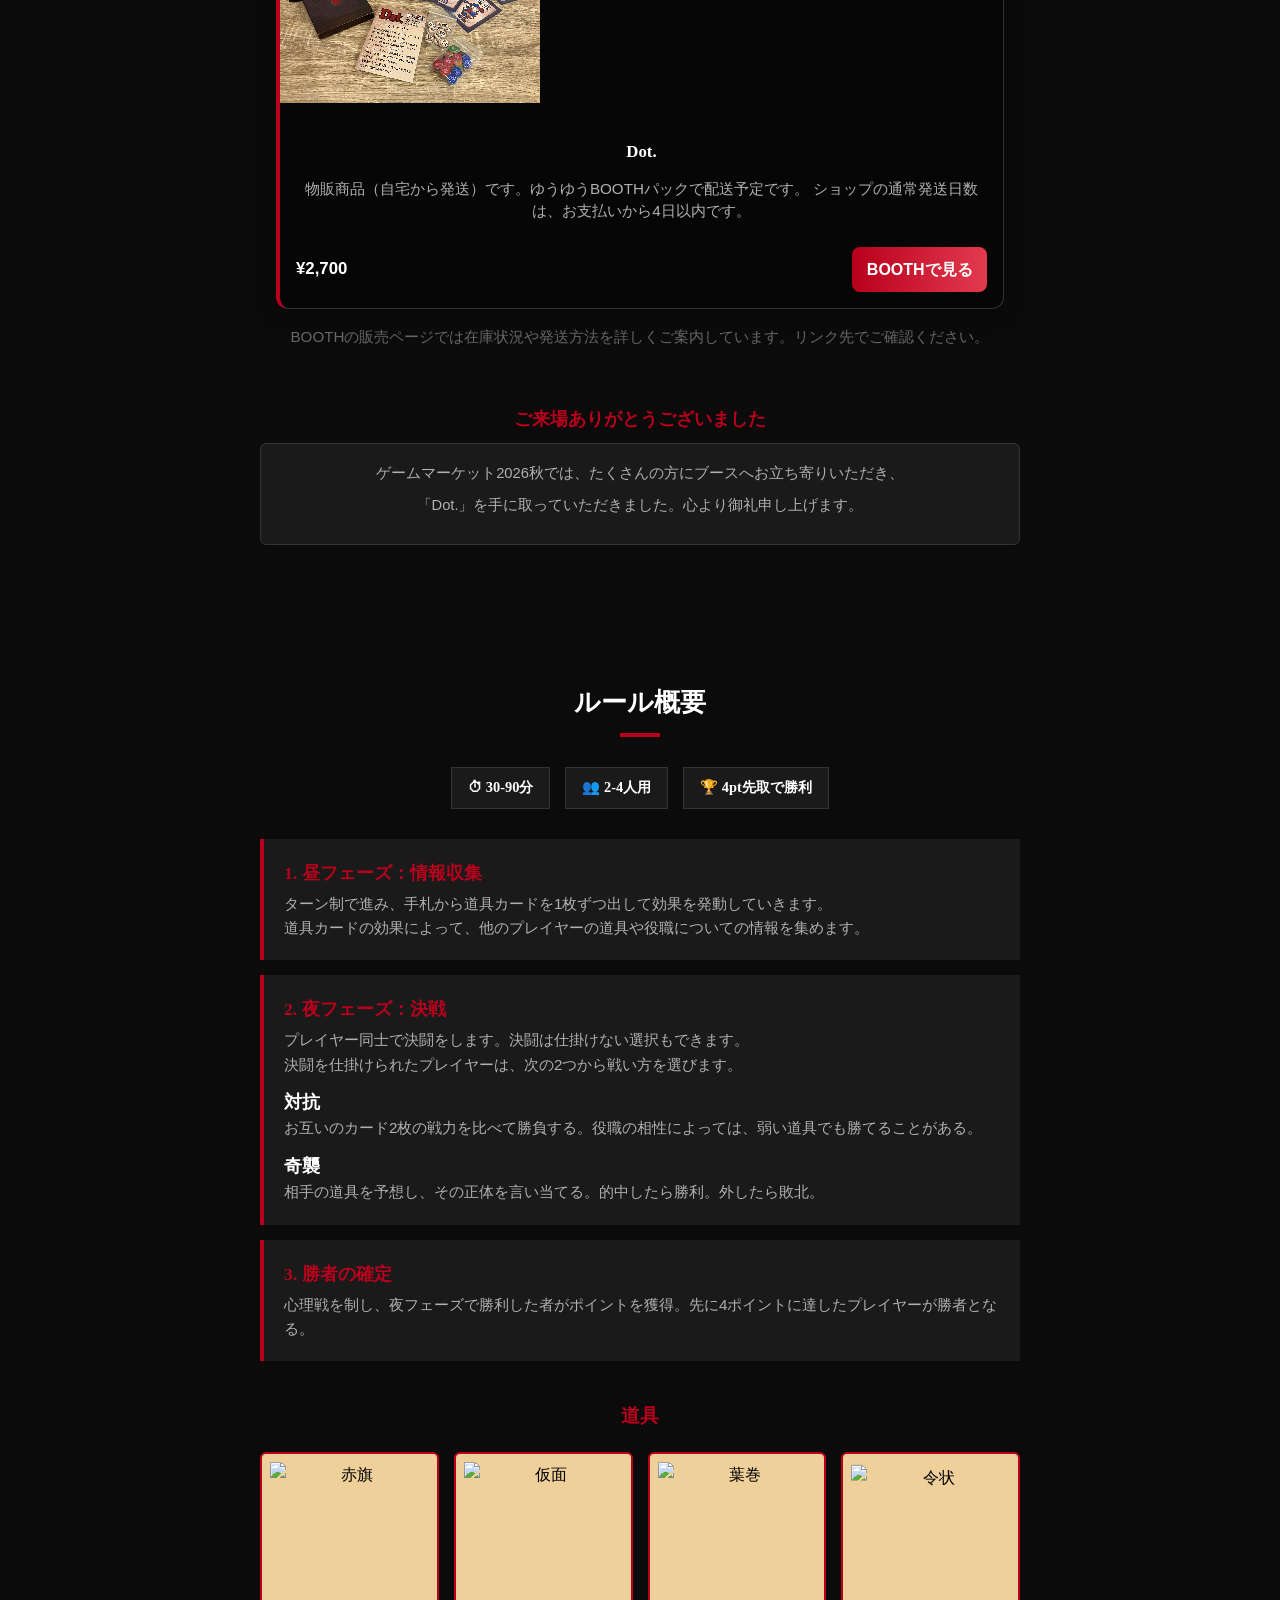
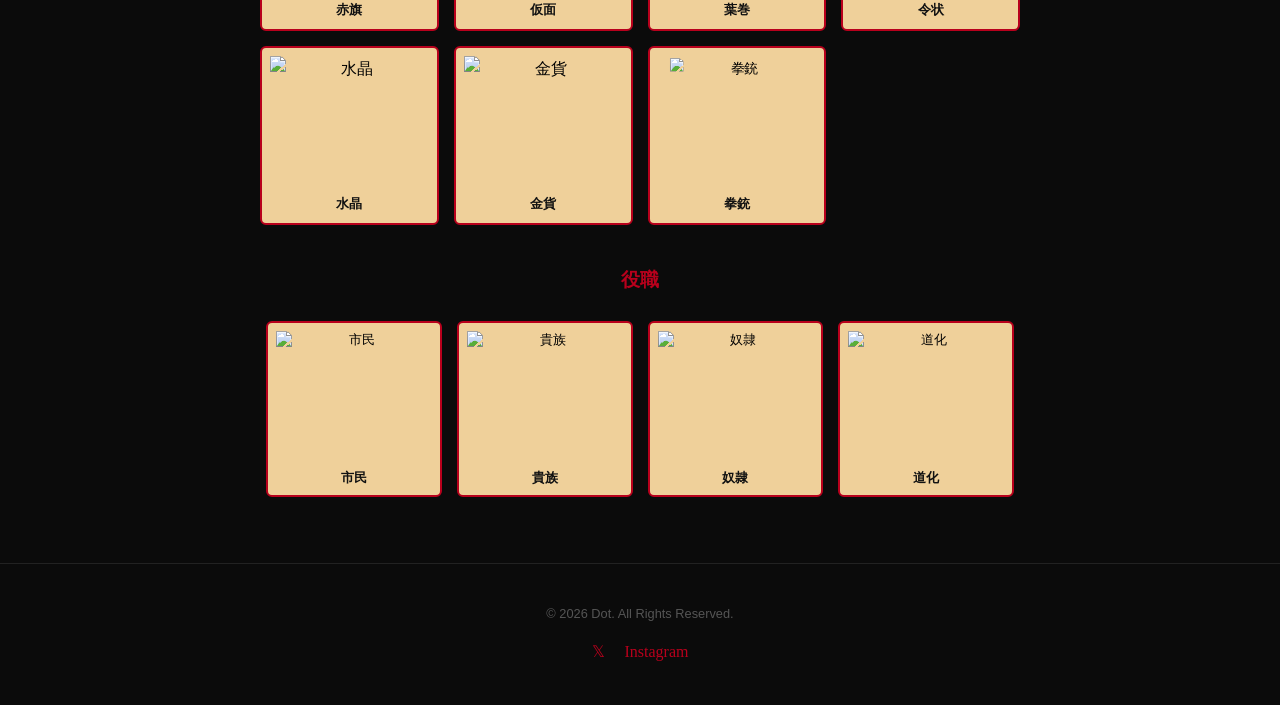
==== commit da2707ed: "Update index.html" ====
--- a/index.html
+++ b/index.html
@@ -53,7 +53,7 @@
         </p>
 
 		<section>
-        <h2>初めて遊ぶ方向け概要</h2>
+        <h2>初めて遊ぶ方向け概要動画はこちら↓</h2>
         <div class="video-container">
              <iframe width="100%" height="500" src="https://www.youtube.com/embed/pCjpc2fkN6s" title="初めて遊ぶ方向け概要" frameborder="0" allow="accelerometer; autoplay; clipboard-write; encrypted-media; gyroscope; picture-in-picture; web-share" referrerpolicy="strict-origin-when-cross-origin" allowfullscreen loading="lazy"></iframe>
         </div>
@@ -69,6 +69,8 @@
         <h2>ゲームマーケット公式ゲームページは<a href="https://gamemarket.jp/game/189273">こちら</a></h2>
         -->
 
+		<a href="https://x.com/Dot_szkcard?ref_src=twsrc%5Etfw" class="twitter-follow-button" data-show-count="false">Follow @Dot_szkcard</a><script async src="https://platform.x.com/widgets.js" charset="utf-8"></script>
+
 		<blockquote class="twitter-tweet" data-align="center"><p lang="ja" dir="ltr">📢『Dot.』をご購入いただいた皆さまへ
 
 ゲームを見直している中で、「仮面」を1枚抜き、道具カード計14枚で遊ぶ（山札が1枚減る）とよりバランスよくなりそうだと今になって確信しています💦
@@ -79,7 +81,6 @@
 		<header class="page-hero">
         <h1>通販</h1>
         <p>BOOTHにて販売中です。以下のリンクからショップページへ移動できます。</p>
-        <a href="index.html" class="back-link">← ホームに戻る</a>
     </header>
 
     <!-- 通販アイテムセクション -->
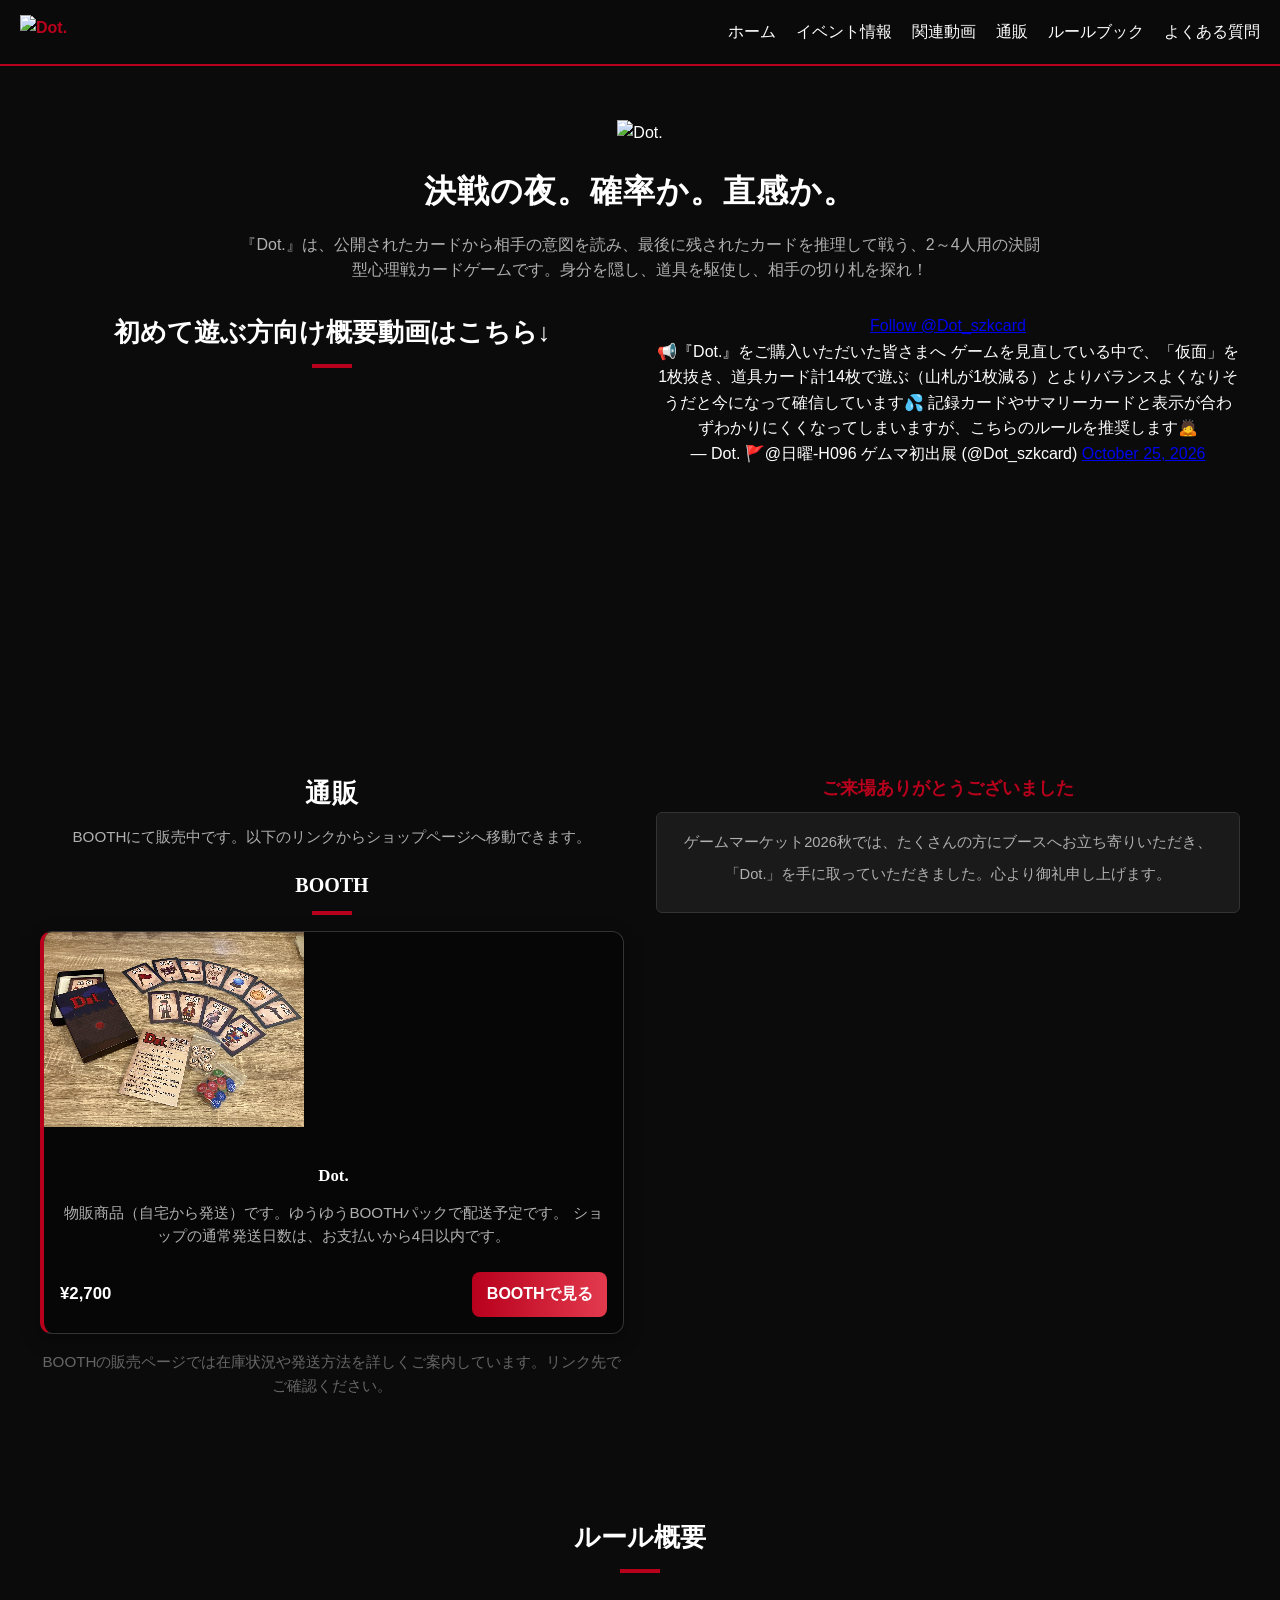
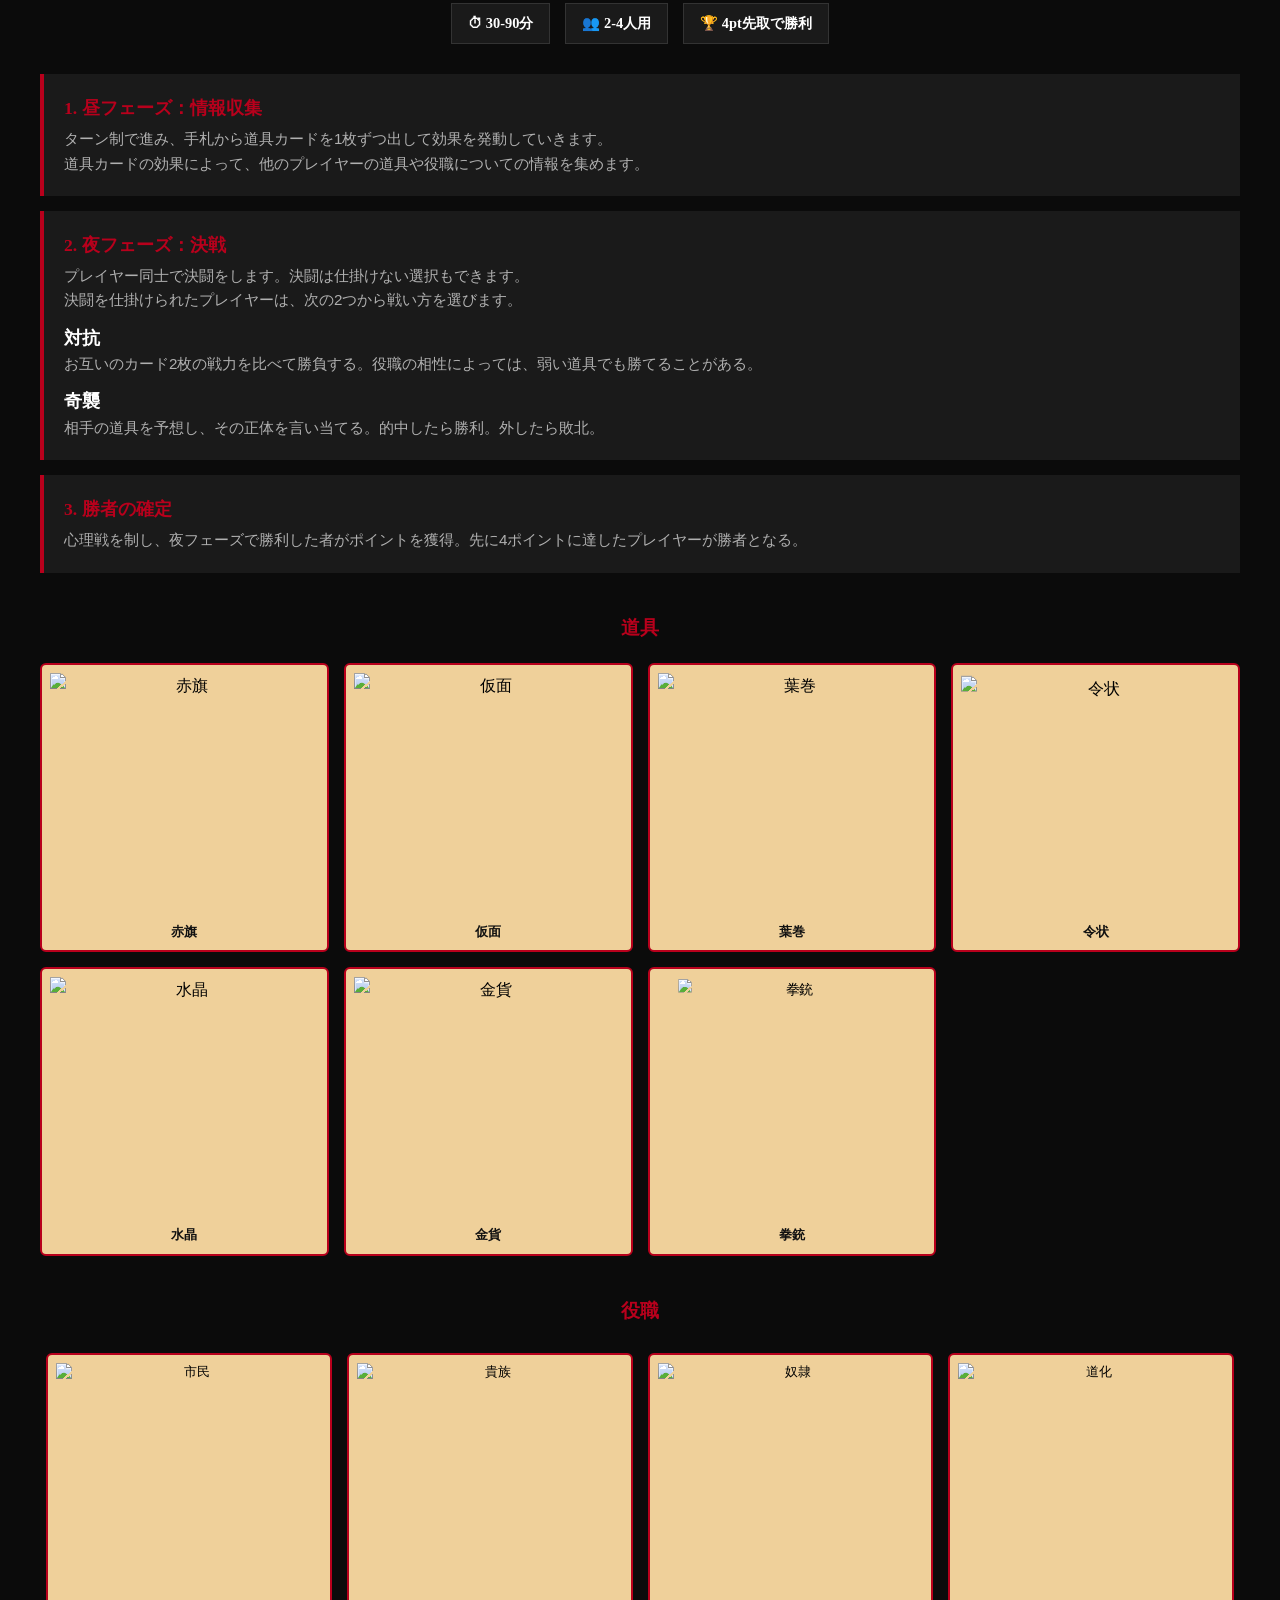
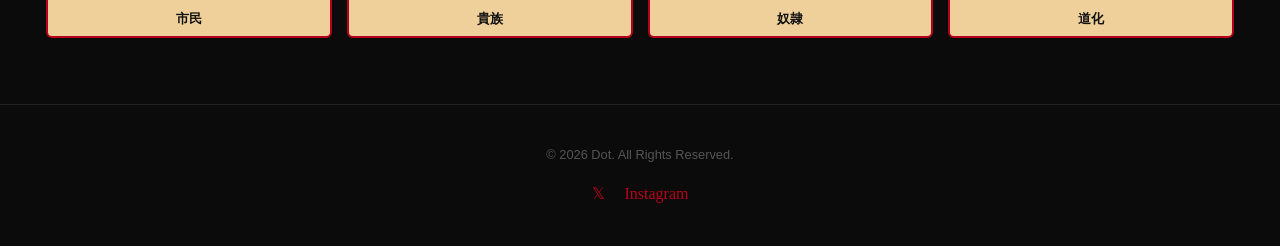
==== commit 675782a6: "Update index.html" ====
--- a/index.html
+++ b/index.html
@@ -8,7 +8,7 @@
     <meta name="description" content="ゲームマーケット2026秋に出展予定のカードゲーム『Dot.』の公式サイトです。ルールやカード紹介、ゲムマ出展情報を掲載中！">
     <link rel="stylesheet" href="style.css">
 </head>
-<body>
+<body class="home-page">
     <div class="fixed-bg" aria-hidden="true"></div>
 
     <!-- ナビゲーションバー -->
@@ -52,12 +52,16 @@
             『Dot.』は、公開されたカードから相手の意図を読み、最後に残されたカードを推理して戦う、2～4人用の決闘型心理戦カードゲームです。身分を隠し、道具を駆使し、相手の切り札を探れ！
         </p>
 
-		<section>
-        <h2>初めて遊ぶ方向け概要動画はこちら↓</h2>
-        <div class="video-container">
-             <iframe width="100%" height="500" src="https://www.youtube.com/embed/pCjpc2fkN6s" title="初めて遊ぶ方向け概要" frameborder="0" allow="accelerometer; autoplay; clipboard-write; encrypted-media; gyroscope; picture-in-picture; web-share" referrerpolicy="strict-origin-when-cross-origin" allowfullscreen loading="lazy"></iframe>
-        </div>
-    	</section>
+		<div class="home-columns">
+
+			<div class="home-col">
+				<section>
+        			<h2>初めて遊ぶ方向け概要動画はこちら↓</h2>
+        			<div class="video-container">
+             			<iframe width="100%" height="500" src="https://www.youtube.com/embed/pCjpc2fkN6s" title="初めて遊ぶ方向け概要" frameborder="0" allow="accelerometer; autoplay; clipboard-write; encrypted-media; gyroscope; picture-in-picture; web-share" referrerpolicy="strict-origin-when-cross-origin" allowfullscreen loading="lazy"></iframe>
+        			</div>
+    			</section>
+			</div>
         <!--
         <a href="#reserve" class="btn-cta">ゲームマーケット2026秋 日曜出展<br>予約はこちら</a>
         <div class="countdown" id="countdown" aria-label="ゲームマーケットまでのカウントダウン">
@@ -69,62 +73,66 @@
         <h2>ゲームマーケット公式ゲームページは<a href="https://gamemarket.jp/game/189273">こちら</a></h2>
         -->
 
-		<a href="https://x.com/Dot_szkcard?ref_src=twsrc%5Etfw" class="twitter-follow-button" data-show-count="false">Follow @Dot_szkcard</a><script async src="https://platform.x.com/widgets.js" charset="utf-8"></script>
-
-		<blockquote class="twitter-tweet" data-align="center"><p lang="ja" dir="ltr">📢『Dot.』をご購入いただいた皆さまへ
-
-ゲームを見直している中で、「仮面」を1枚抜き、道具カード計14枚で遊ぶ（山札が1枚減る）とよりバランスよくなりそうだと今になって確信しています💦
-
-記録カードやサマリーカードと表示が合わずわかりにくくなってしまいますが、こちらのルールを推奨します🙇</p>&mdash; Dot. 🚩@日曜-H096 ゲムマ初出展 (@Dot_szkcard) <a href="https://x.com/Dot_szkcard/status/2114275259436376318?ref_src=twsrc%5Etfw">October 25, 2026</a></blockquote>
-<script async src="https://platform.x.com/widgets.js" charset="utf-8"></script>
-
-		<header class="page-hero">
-        <h1>通販</h1>
-        <p>BOOTHにて販売中です。以下のリンクからショップページへ移動できます。</p>
-    </header>
+			<div class="home-col">
+				<a href="https://x.com/Dot_szkcard?ref_src=twsrc%5Etfw" class="twitter-follow-button" data-show-count="false">Follow @Dot_szkcard</a>
+				<script async src="https://platform.x.com/widgets.js" charset="utf-8"></script>
+
+				<blockquote class="twitter-tweet" data-align="center"><p lang="ja" dir="ltr">📢『Dot.』をご購入いただいた皆さまへ
+
+					ゲームを見直している中で、「仮面」を1枚抜き、道具カード計14枚で遊ぶ（山札が1枚減る）とよりバランスよくなりそうだと今になって確信しています💦
+
+					記録カードやサマリーカードと表示が合わずわかりにくくなってしまいますが、こちらのルールを推奨します🙇</p>&mdash; Dot. 🚩@日曜-H096 ゲムマ初出展 (@Dot_szkcard) <a href="https://x.com/Dot_szkcard/status/2114275259436376318?ref_src=twsrc%5Etfw">October 25, 2026</a></blockquote>
+				<script async src="https://platform.x.com/widgets.js" charset="utf-8"></script>
+			</div>
+
+			<div class="home-col">
+				<header class="page-hero">
+        			<h1>通販</h1>
+        			<p>BOOTHにて販売中です。以下のリンクからショップページへ移動できます。</p>
+    			</header>
 
     <!-- 通販アイテムセクション -->
-    <main class="shop-section" aria-labelledby="shop-heading">
-        <h2 id="shop-heading" style="margin:0 0 1rem 0; font-size:1.25rem;">BOOTH</h2>
-
-        <div class="shop-grid">
+    			<main class="shop-section" aria-labelledby="shop-heading">
+        			<h2 id="shop-heading" style="margin:0 0 1rem 0; font-size:1.25rem;">BOOTH</h2>
+
+       				<div class="shop-grid">
             <!-- 商品カード 1 -->
-            <article class="shop-card" aria-labelledby="item-8984146-title">
-                <!-- サムネイルはローカル画像 or ロゴの代替を利用 -->
-                <img class="shop-thumb" src="Dot_package_1.jpg" alt="商品のサムネイル">
-
-                <div class="shop-body">
-                    <h3 id="item-8984146-title" class="shop-price">Dot.</h3>
-                    <p class="shop-desc">
-                        物販商品（自宅から発送）です。ゆうゆうBOOTHパックで配送予定です。
-                        ショップの通常発送日数は、お支払いから4日以内です。
-                    </p>
+            		<article class="shop-card" aria-labelledby="item-8984146-title">
+            <!-- サムネイルはローカル画像 or ロゴの代替を利用 -->
+                		<img class="shop-thumb" src="Dot_package_1.jpg" alt="商品のサムネイル">
+
+                		<div class="shop-body">
+                    		<h3 id="item-8984146-title" class="shop-price">Dot.</h3>
+                    		<p class="shop-desc">
+                        		物販商品（自宅から発送）です。ゆうゆうBOOTHパックで配送予定です。
+                        		ショップの通常発送日数は、お支払いから4日以内です。
+                    		</p>
                 
-                    <div class="shop-meta">
-                        <div>
-                            <div class="shop-price">¥2,700</div>
-                        </div>
+                    		<div class="shop-meta">
+                        		<div>
+                            		<div class="shop-price">¥2,700</div>
+                        		</div>
                 
-                        <div style="display:flex;gap:0.5rem;">
-                            <a class="shop-cta" href="https://dot-szkcard.booth.pm/items/8984146" target="_blank" rel="noopener noreferrer">BOOTHで見る</a>
-                        </div>
-                    </div>
-                </div>            
-            </article>
-		</div>
-
-        <p style="margin-top:1rem;color:#666;font-size:0.95rem;">BOOTHの販売ページでは在庫状況や発送方法を詳しくご案内しています。リンク先でご確認ください。</p>
-    </main>
-
+                        		<div style="display:flex;gap:0.5rem;">
+                            		<a class="shop-cta" href="https://dot-szkcard.booth.pm/items/8984146" target="_blank" rel="noopener noreferrer">BOOTHで見る</a>
+                        		</div>
+                    		</div>
+                		</div>            
+            		</article>
+					</div>
+
+        			<p style="margin-top:1rem;color:#666;font-size:0.95rem;">BOOTHの販売ページでは在庫状況や発送方法を詳しくご案内しています。リンク先でご確認ください。</p>
+    			</main>
+			</div>
 		
          <!-- ここに購入ありがとうございましたバナーを追加 -->
-        <div class="event-block">
-			<h3>ご来場ありがとうございました</h3>
-			<div class="rule-box">
-				<p>ゲームマーケット2026秋では、たくさんの方にブースへお立ち寄りいただき、</p>
-				<p>「Dot.」を手に取っていただきました。心より御礼申し上げます。</p>
+        	<div class="event-block">
+				<h3>ご来場ありがとうございました</h3>
+				<div class="rule-box">
+					<p>ゲームマーケット2026秋では、たくさんの方にブースへお立ち寄りいただき、</p>
+					<p>「Dot.」を手に取っていただきました。心より御礼申し上げます。</p>
+				</div>
 			</div>
-		</div>
     </header>
 
 	
--- a/style.css
+++ b/style.css
@@ -1475,3 +1475,92 @@
         text-align: center;
     }
 }
+
+/* =========================================================
+   ホーム画面：PC幅（1024px以上）のみ2カラム表示
+   ========================================================= */
+@media (min-width: 1024px) {
+
+    /* ヒーロー全体を広げて画面の端を有効活用 */
+    .home-page .hero {
+        max-width: 1280px;
+        padding-left: 40px;
+        padding-right: 40px;
+    }
+
+    /* 紹介文は横に伸びすぎないよう中央に収める */
+    .home-page .hero .intro-text {
+        max-width: 800px;
+        margin-left: auto;
+        margin-right: auto;
+    }
+
+    /* 動画・X・通販・お礼を2列で配置 */
+    .home-columns {
+        display: grid;
+        grid-template-columns: repeat(2, minmax(0, 1fr));
+        gap: 40px 32px;
+        align-items: start;
+        margin-top: 20px;
+    }
+
+    .home-col {
+        min-width: 0;
+    }
+
+    /* 列の中では、既存の800px制限や大きな余白を外す */
+    .home-columns section {
+        max-width: none;
+        padding: 0;
+    }
+
+    .home-columns .page-hero {
+        max-width: none;
+        padding: 0 0 20px;
+    }
+
+    .home-columns .shop-section {
+        max-width: none;
+        margin: 0;
+        padding: 0;
+    }
+
+    /* 動画は列幅に合わせて16:9に（height="500" だと縦長になるため） */
+    .home-columns .video-container iframe {
+        height: auto;
+        aspect-ratio: 16 / 9;
+    }
+
+    /* ルール概要セクションも横幅を拡張 */
+    .home-page #rules {
+        max-width: 1280px;
+        padding: 60px 40px;
+    }
+
+    /* ルール3ステップ：1・2は横並び、3は全幅 */
+    .rule-steps-grid {
+        display: grid;
+        grid-template-columns: repeat(2, minmax(0, 1fr));
+        gap: 20px;
+    }
+
+    .rule-steps-grid .rule-step {
+        margin-bottom: 0;
+    }
+
+    .rule-steps-grid .rule-step:last-child {
+        grid-column: 1 / -1;
+    }
+
+    /* 道具ギャラリーと役職ギャラリーを左右に並べる */
+    .gallery-columns {
+        display: grid;
+        grid-template-columns: repeat(2, minmax(0, 1fr));
+        gap: 32px;
+        align-items: start;
+    }
+
+    .gallery-columns .subheading {
+        margin-top: 30px;
+    }
+}
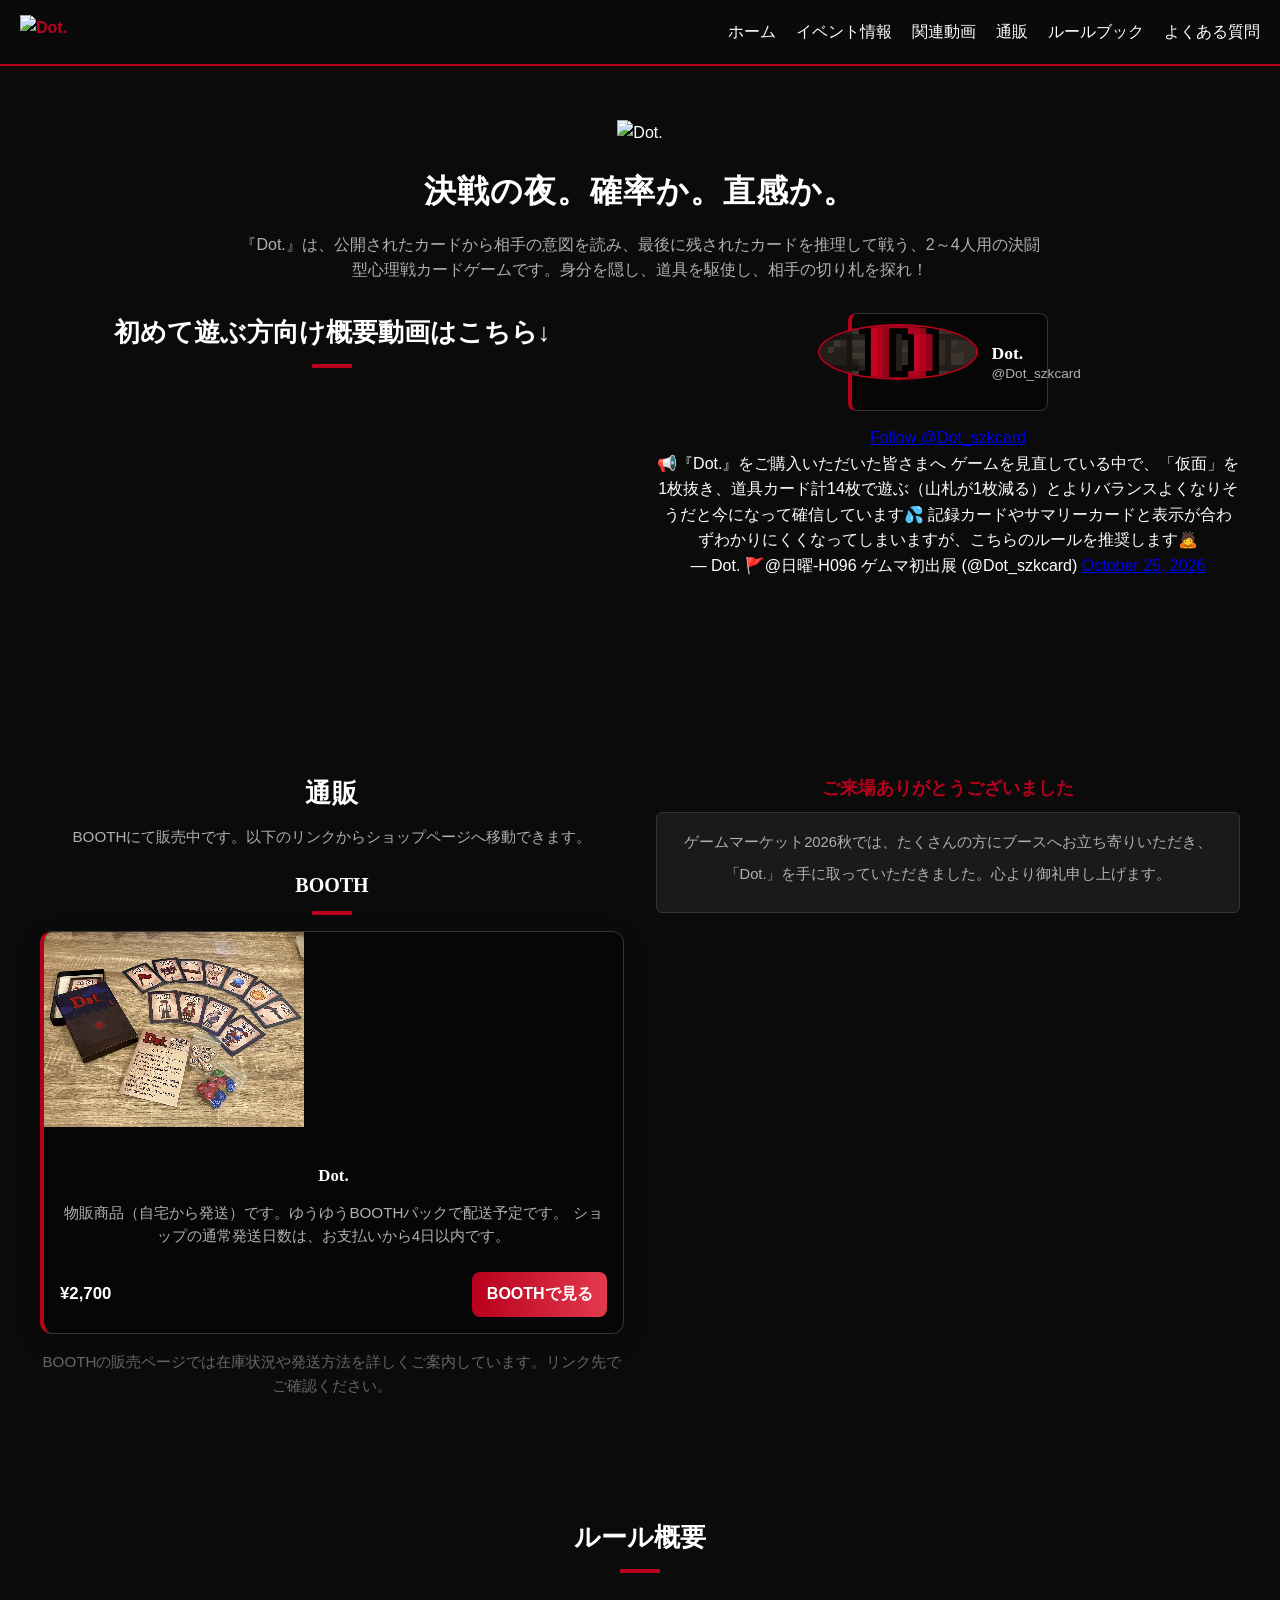
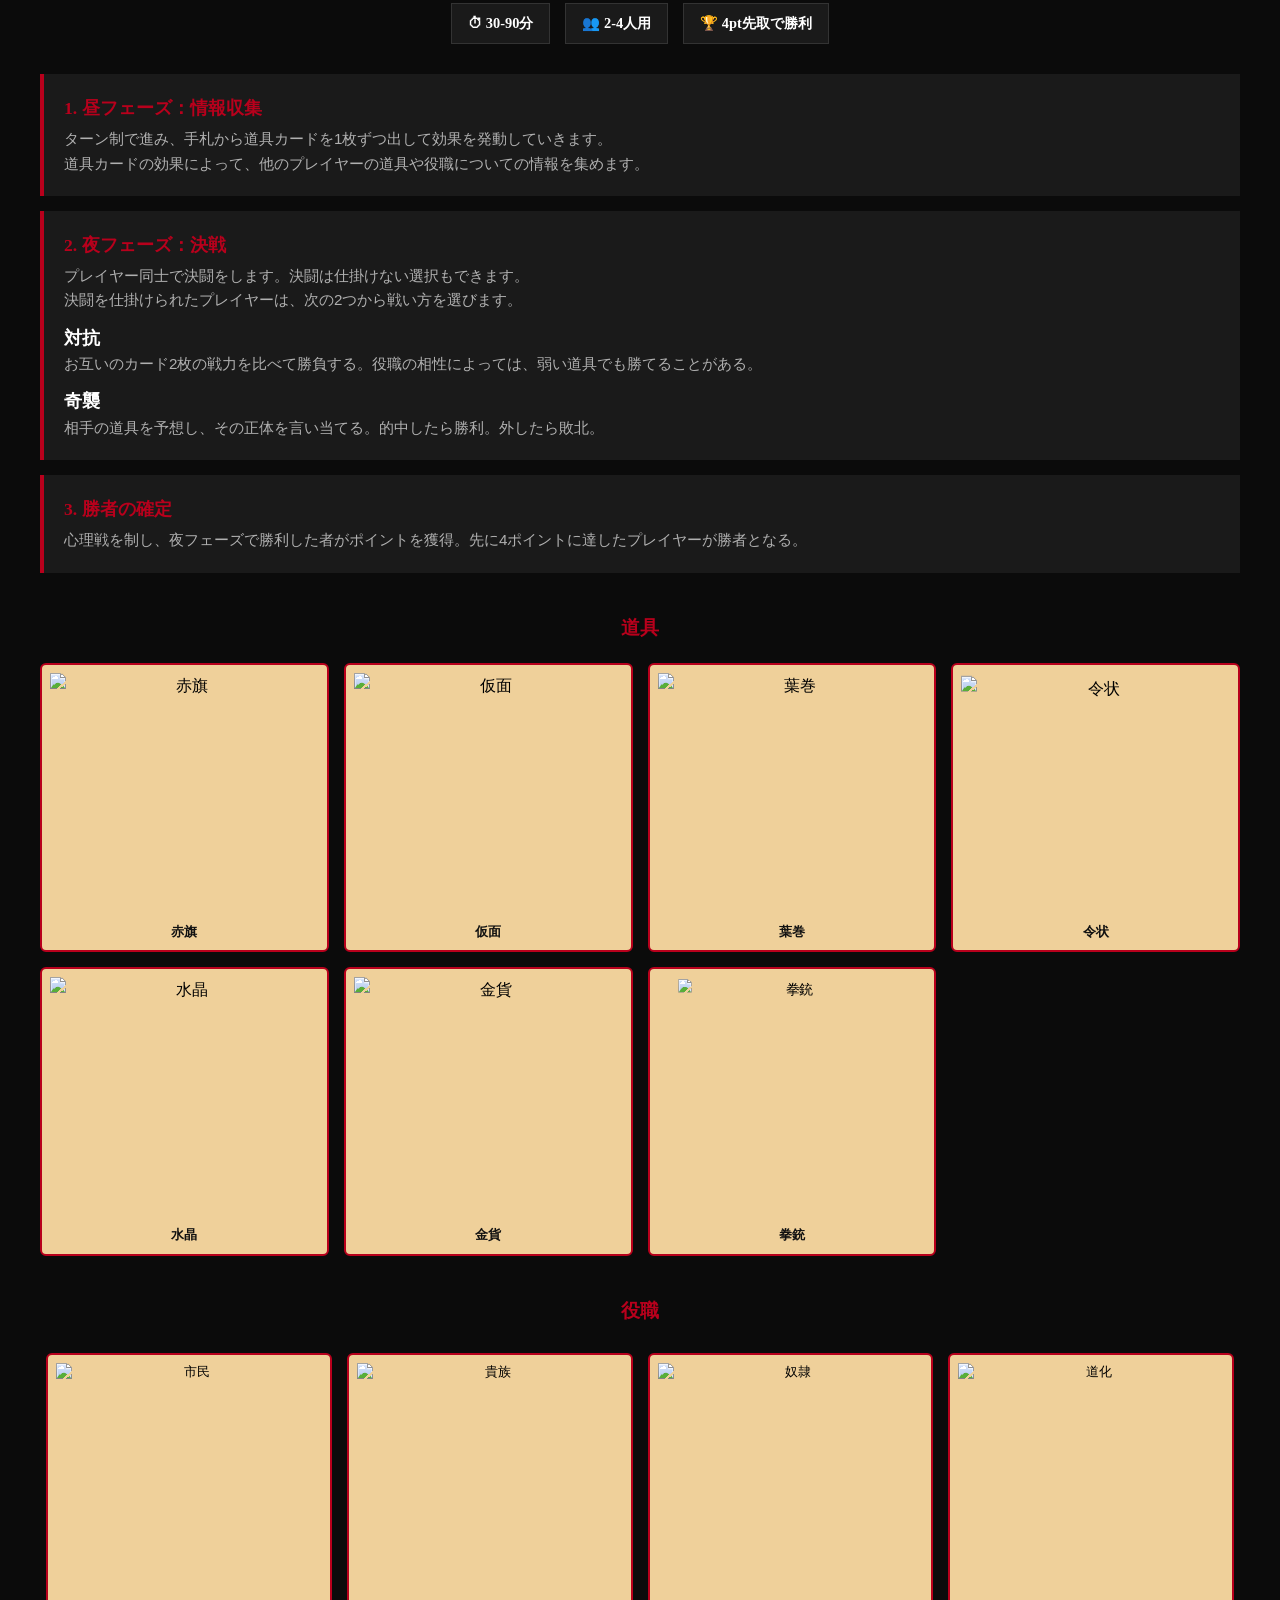
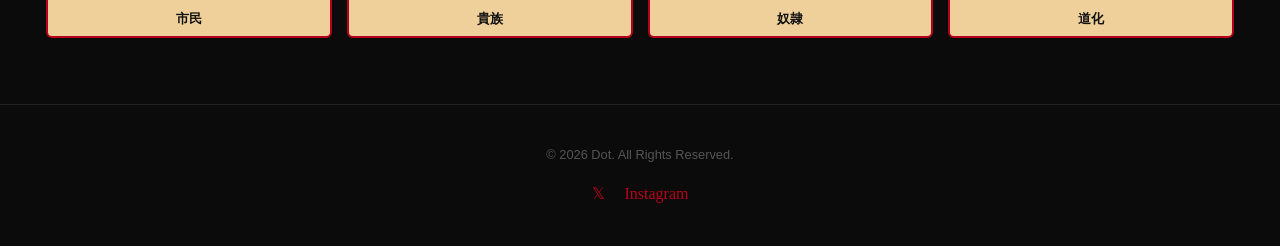
==== commit 669098e2: "Update index.html" ====
--- a/index.html
+++ b/index.html
@@ -74,6 +74,14 @@
         -->
 
 			<div class="home-col">
+				<!-- ★追加：アイコンとアカウント名 -->
+			    <a class="x-profile" href="https://x.com/Dot_szkcard" target="_blank" rel="noopener noreferrer">
+			        <img class="x-profile-icon" src="x_icon.png" alt="Dot. のXアイコン">
+			        <span class="x-profile-text">
+			            <span class="x-profile-name">Dot.</span>
+			            <span class="x-profile-id">@Dot_szkcard</span>
+			        </span>
+			    </a>
 				<a href="https://x.com/Dot_szkcard?ref_src=twsrc%5Etfw" class="twitter-follow-button" data-show-count="false">Follow @Dot_szkcard</a>
 				<script async src="https://platform.x.com/widgets.js" charset="utf-8"></script>
 
--- a/style.css
+++ b/style.css
@@ -1564,3 +1564,59 @@
         margin-top: 30px;
     }
 }
+
+/* =========================================================
+   Xアカウントのプロフィール表示（アイコン＋アカウント名）
+   ========================================================= */
+.x-profile {
+    display: flex;
+    align-items: center;
+    justify-content: center;
+    gap: 14px;
+    width: fit-content;
+    margin: 0 auto 14px;
+    padding: 10px 18px;
+    text-decoration: none;
+    background-color: rgba(0, 0, 0, 0.45);
+    border: 1px solid #333;
+    border-left: 4px solid var(--primary-red);
+    border-radius: 8px;
+    transition: border-color 0.2s, transform 0.2s;
+}
+
+.x-profile:hover,
+.x-profile:focus-visible {
+    border-color: var(--primary-red);
+    transform: translateY(-2px);
+    outline: none;
+}
+
+.x-profile-icon {
+    width: 56px;
+    height: 56px;
+    flex-shrink: 0;
+    object-fit: cover;
+    border: 2px solid var(--primary-red);
+    border-radius: 50%;
+    background: #111;
+    image-rendering: auto;   /* 写真のアイコンをなめらかに表示。ドット絵なら pixelated に変更 */
+}
+
+.x-profile-text {
+    display: flex;
+    flex-direction: column;
+    text-align: left;
+    line-height: 1.3;
+}
+
+.x-profile-name {
+    font-family: var(--font-dotmincho);
+    font-size: 1.1rem;
+    font-weight: bold;
+    color: var(--text-light);
+}
+
+.x-profile-id {
+    font-size: 0.85rem;
+    color: var(--text-muted);
+}
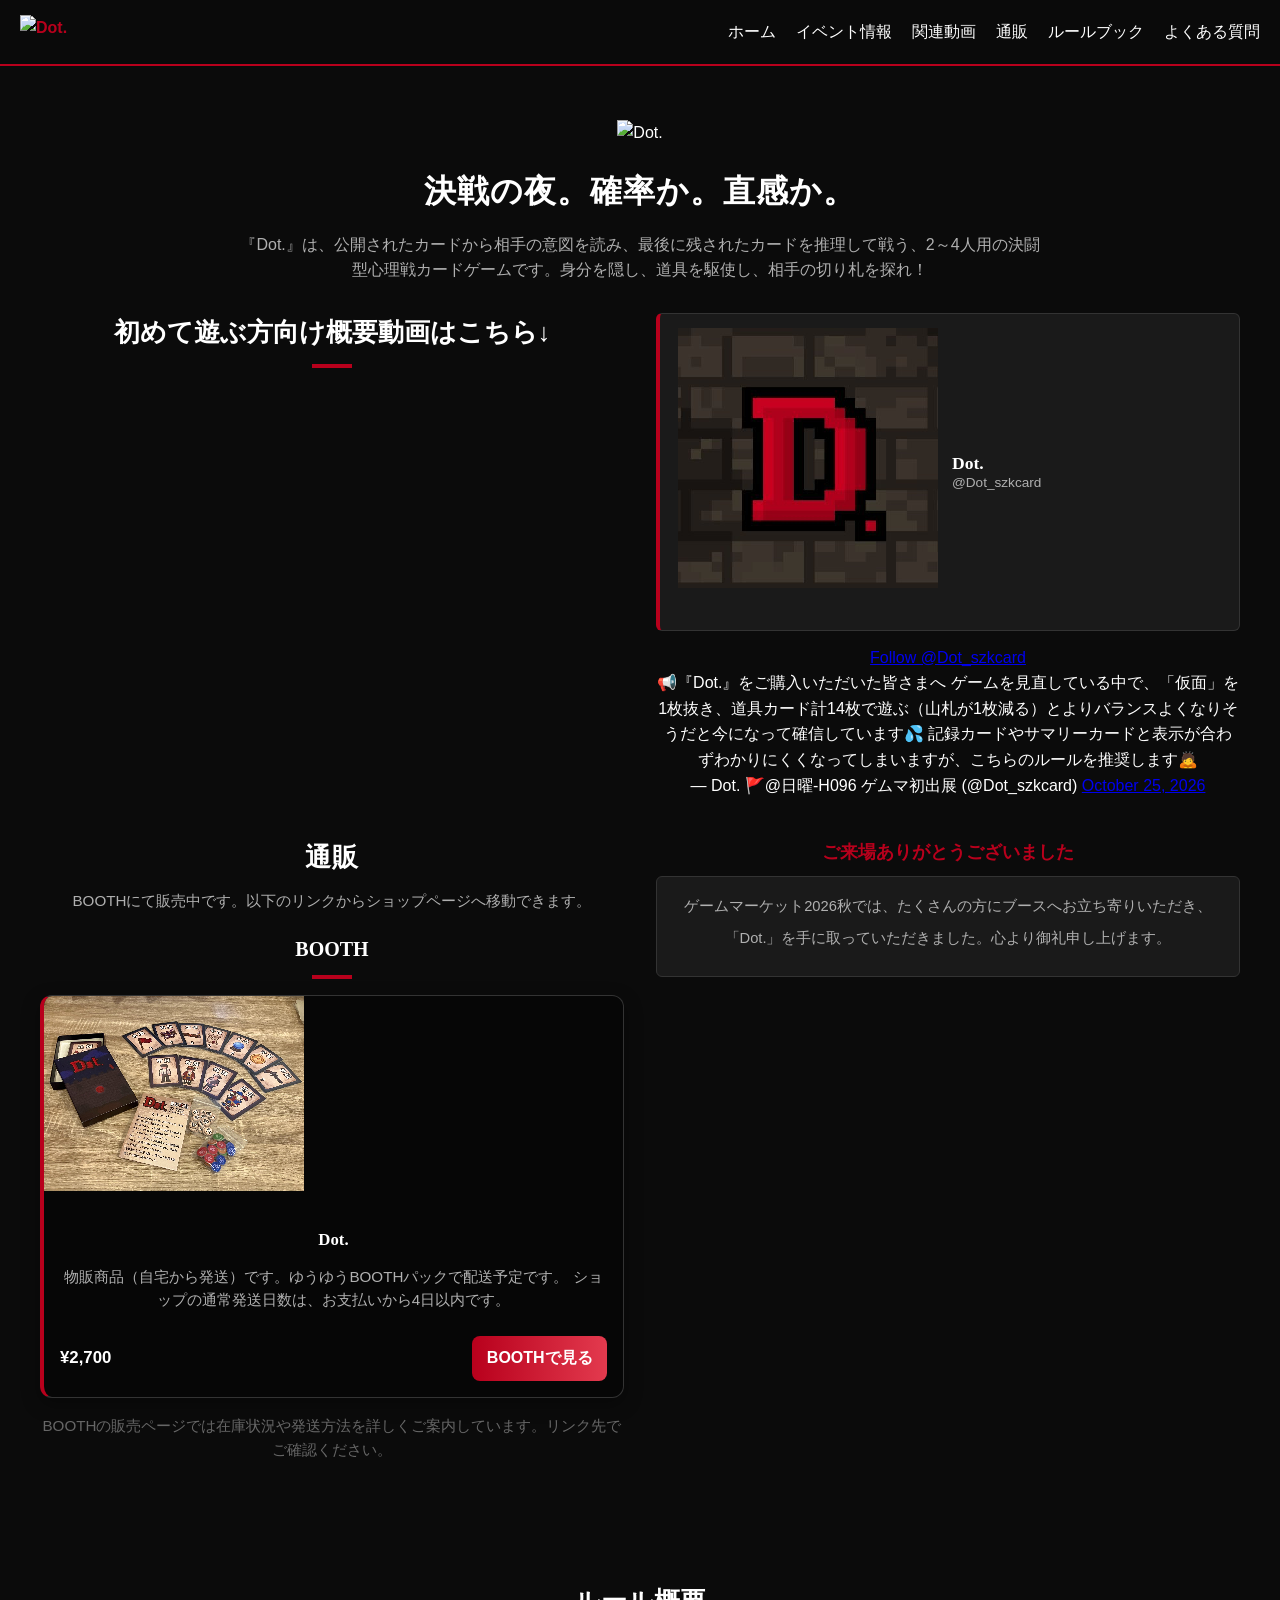
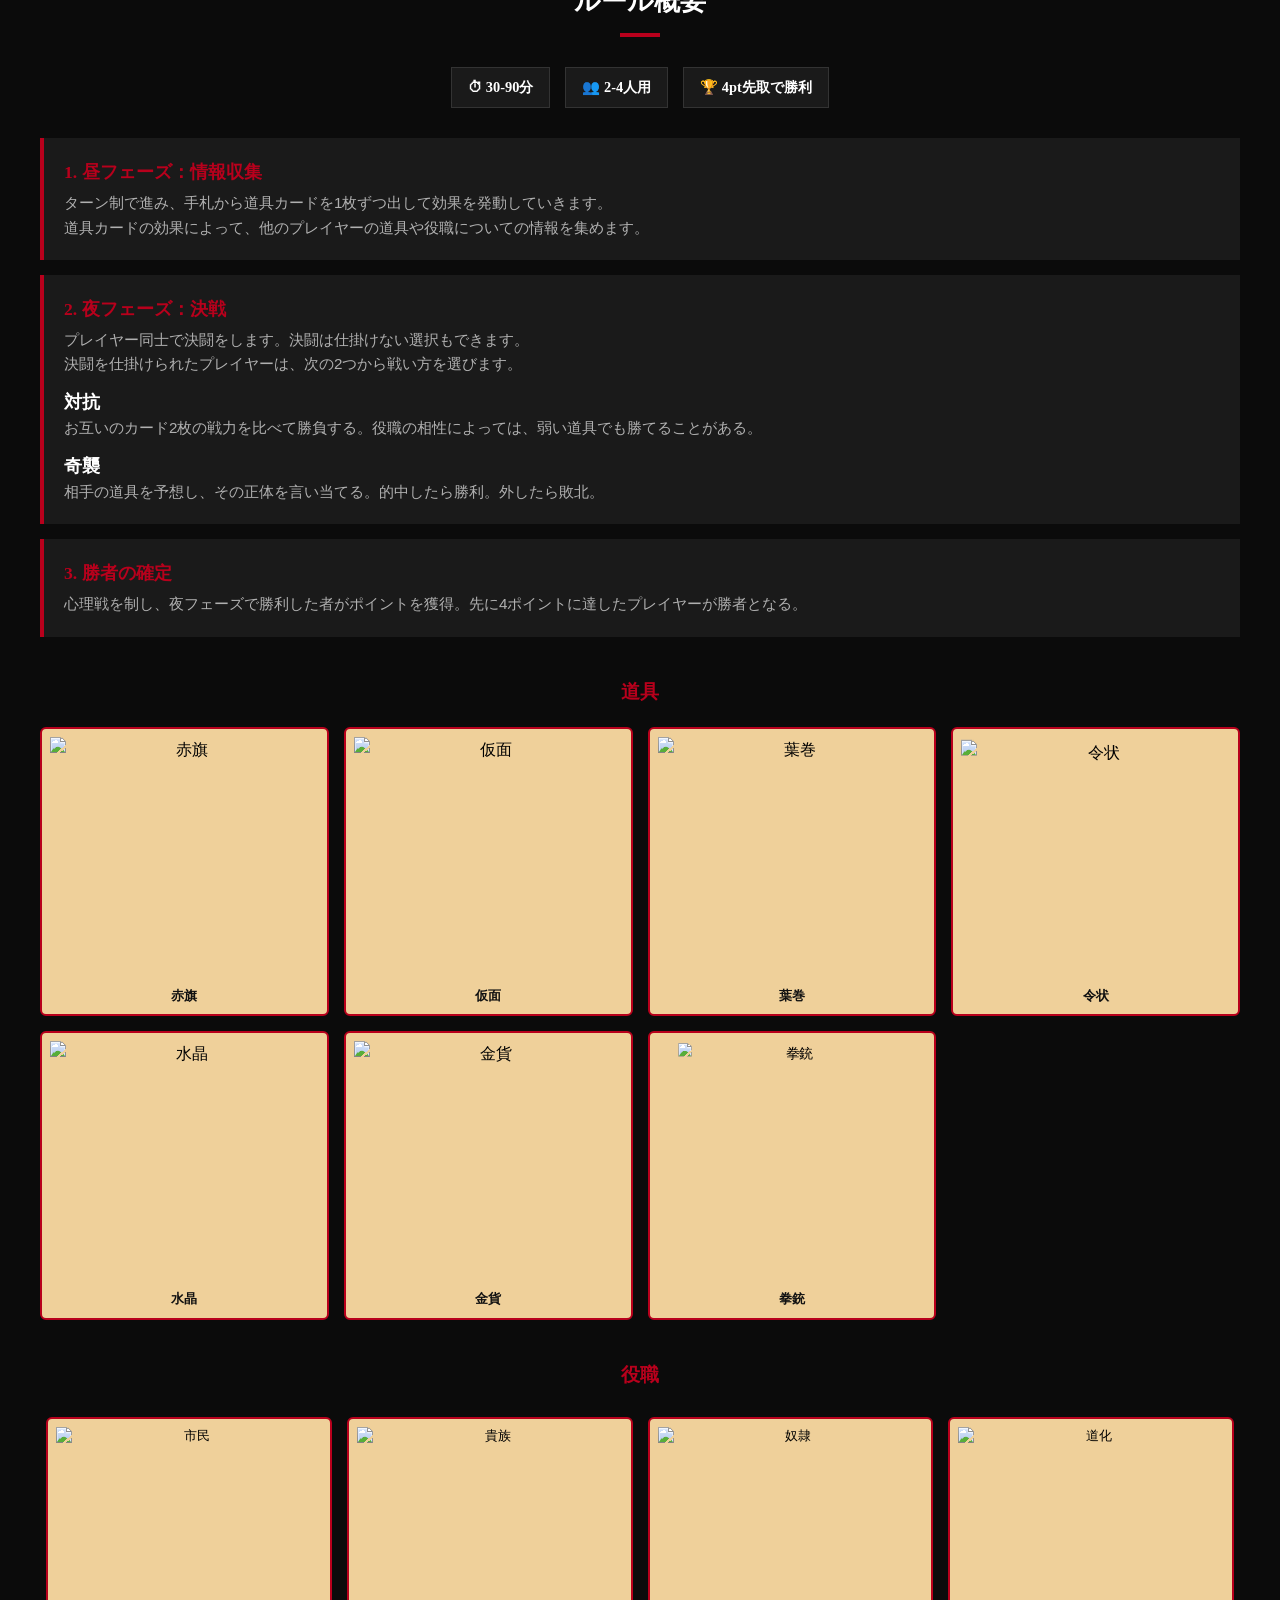
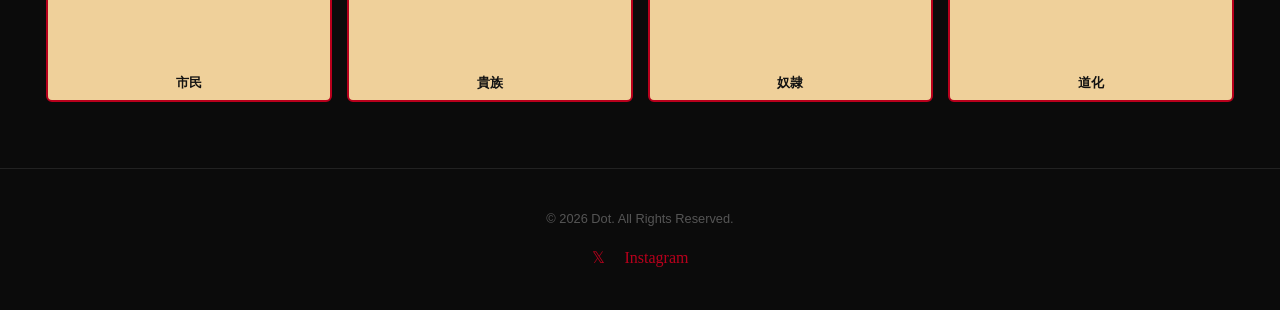
==== commit a38ddf97: "Update index.html" ====
--- a/index.html
+++ b/index.html
@@ -76,12 +76,14 @@
 			<div class="home-col">
 				<!-- ★追加：アイコンとアカウント名 -->
 			    <a class="x-profile" href="https://x.com/Dot_szkcard" target="_blank" rel="noopener noreferrer">
-			        <img class="x-profile-icon" src="x_icon.png" alt="Dot. のXアイコン">
-			        <span class="x-profile-text">
-			            <span class="x-profile-name">Dot.</span>
-			            <span class="x-profile-id">@Dot_szkcard</span>
-			        </span>
-			    </a>
+    				<span class="x-profile-icon-wrap">
+        				<img src="x_icon.png" alt="Dot. のXアイコン">
+				    </span>
+				    <span class="x-profile-text">
+				        <span class="x-profile-name">Dot.</span>
+				        <span class="x-profile-id">@Dot_szkcard</span>
+				    </span>
+				</a>
 				<a href="https://x.com/Dot_szkcard?ref_src=twsrc%5Etfw" class="twitter-follow-button" data-show-count="false">Follow @Dot_szkcard</a>
 				<script async src="https://platform.x.com/widgets.js" charset="utf-8"></script>
 
--- a/style.css
+++ b/style.css
@@ -1571,16 +1571,16 @@
 .x-profile {
     display: flex;
     align-items: center;
-    justify-content: center;
+    justify-content: flex-start;
     gap: 14px;
-    width: fit-content;
-    margin: 0 auto 14px;
-    padding: 10px 18px;
+    width: 100%;
+    margin: 0 0 14px;
+    padding: 14px 18px;
     text-decoration: none;
-    background-color: rgba(0, 0, 0, 0.45);
+    background-color: var(--accent-gray);   /* ルール説明・お礼ボックスと同じ色 */
     border: 1px solid #333;
     border-left: 4px solid var(--primary-red);
-    border-radius: 8px;
+    border-radius: 6px;
     transition: border-color 0.2s, transform 0.2s;
 }
 
@@ -1591,15 +1591,19 @@
     outline: none;
 }
 
-.x-profile-icon {
+/* .hero img（width:100% など）に負けないよう .hero を付けて優先度を上げる */
+.hero .x-profile-icon {
     width: 56px;
     height: 56px;
-    flex-shrink: 0;
+    max-width: 56px;
+    margin: 0;
+    flex: 0 0 56px;
+    aspect-ratio: 1 / 1;
     object-fit: cover;
     border: 2px solid var(--primary-red);
     border-radius: 50%;
     background: #111;
-    image-rendering: auto;   /* 写真のアイコンをなめらかに表示。ドット絵なら pixelated に変更 */
+    image-rendering: auto;
 }
 
 .x-profile-text {
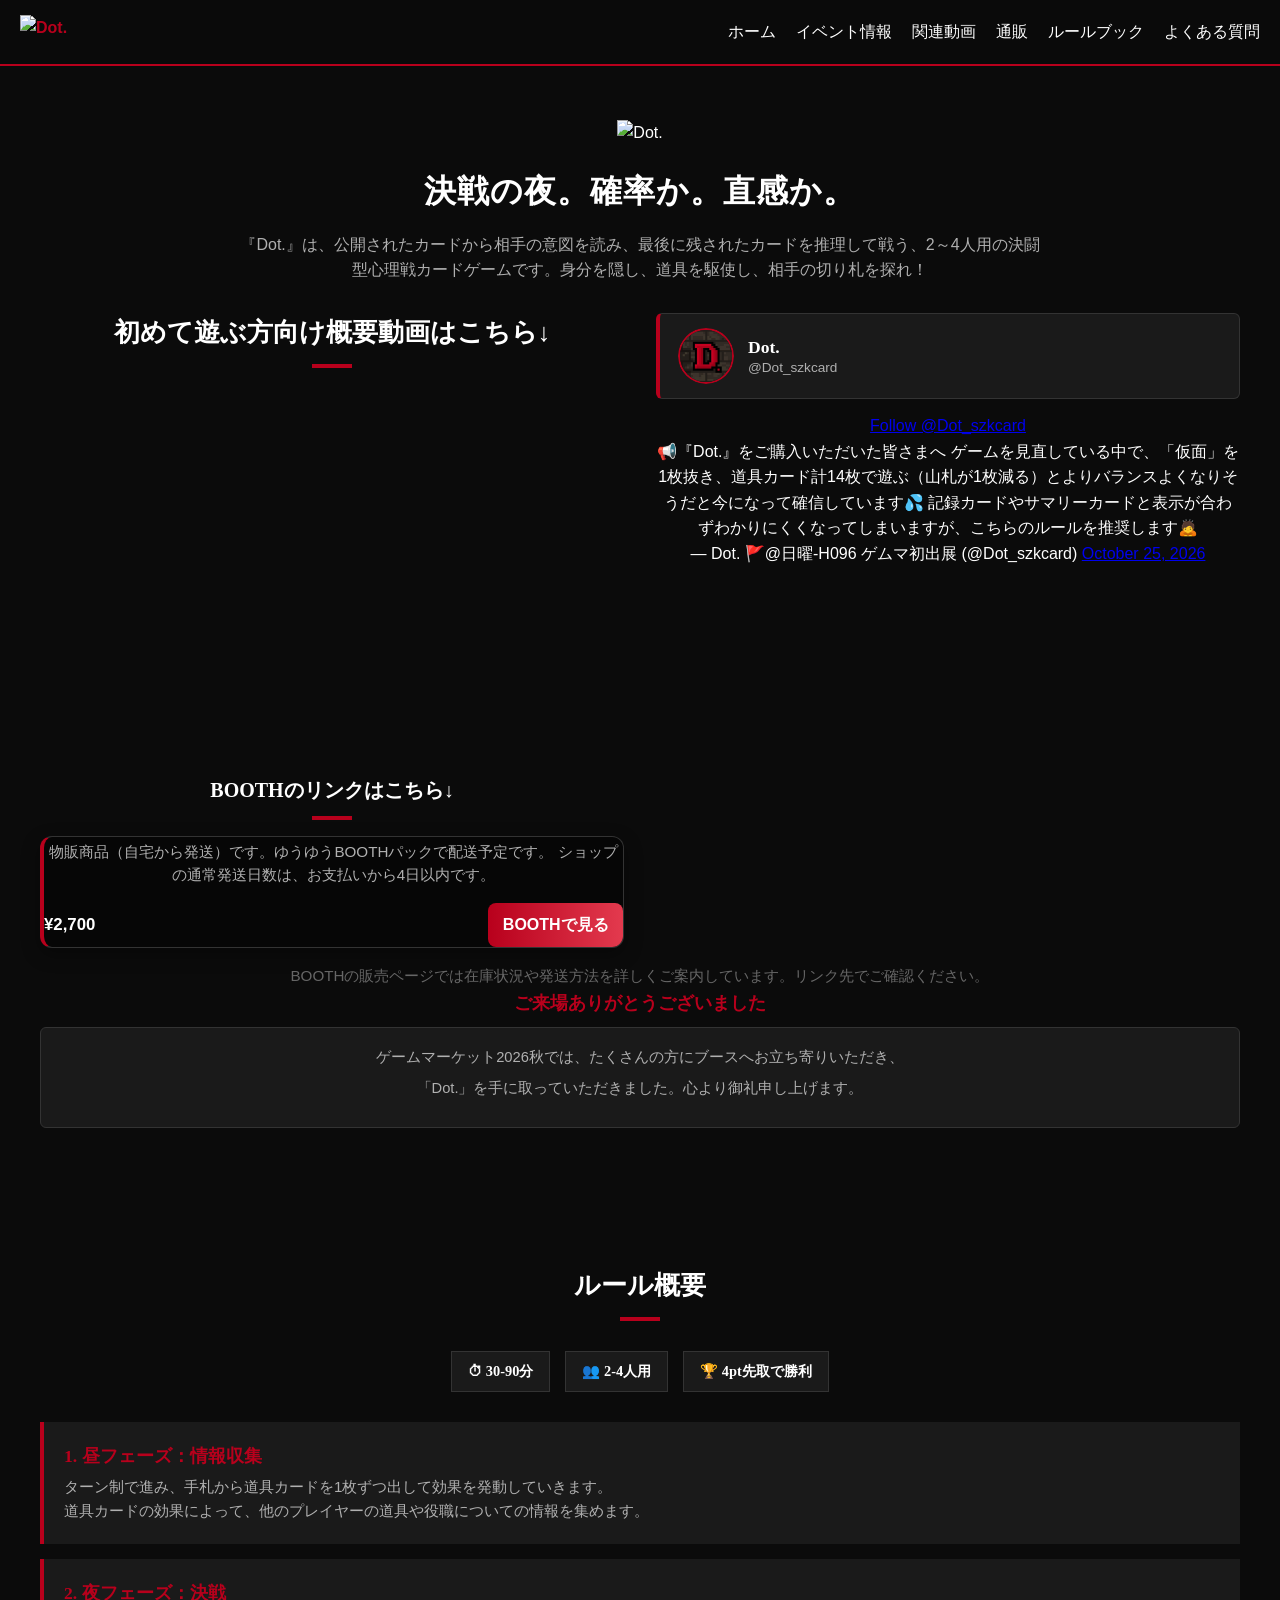
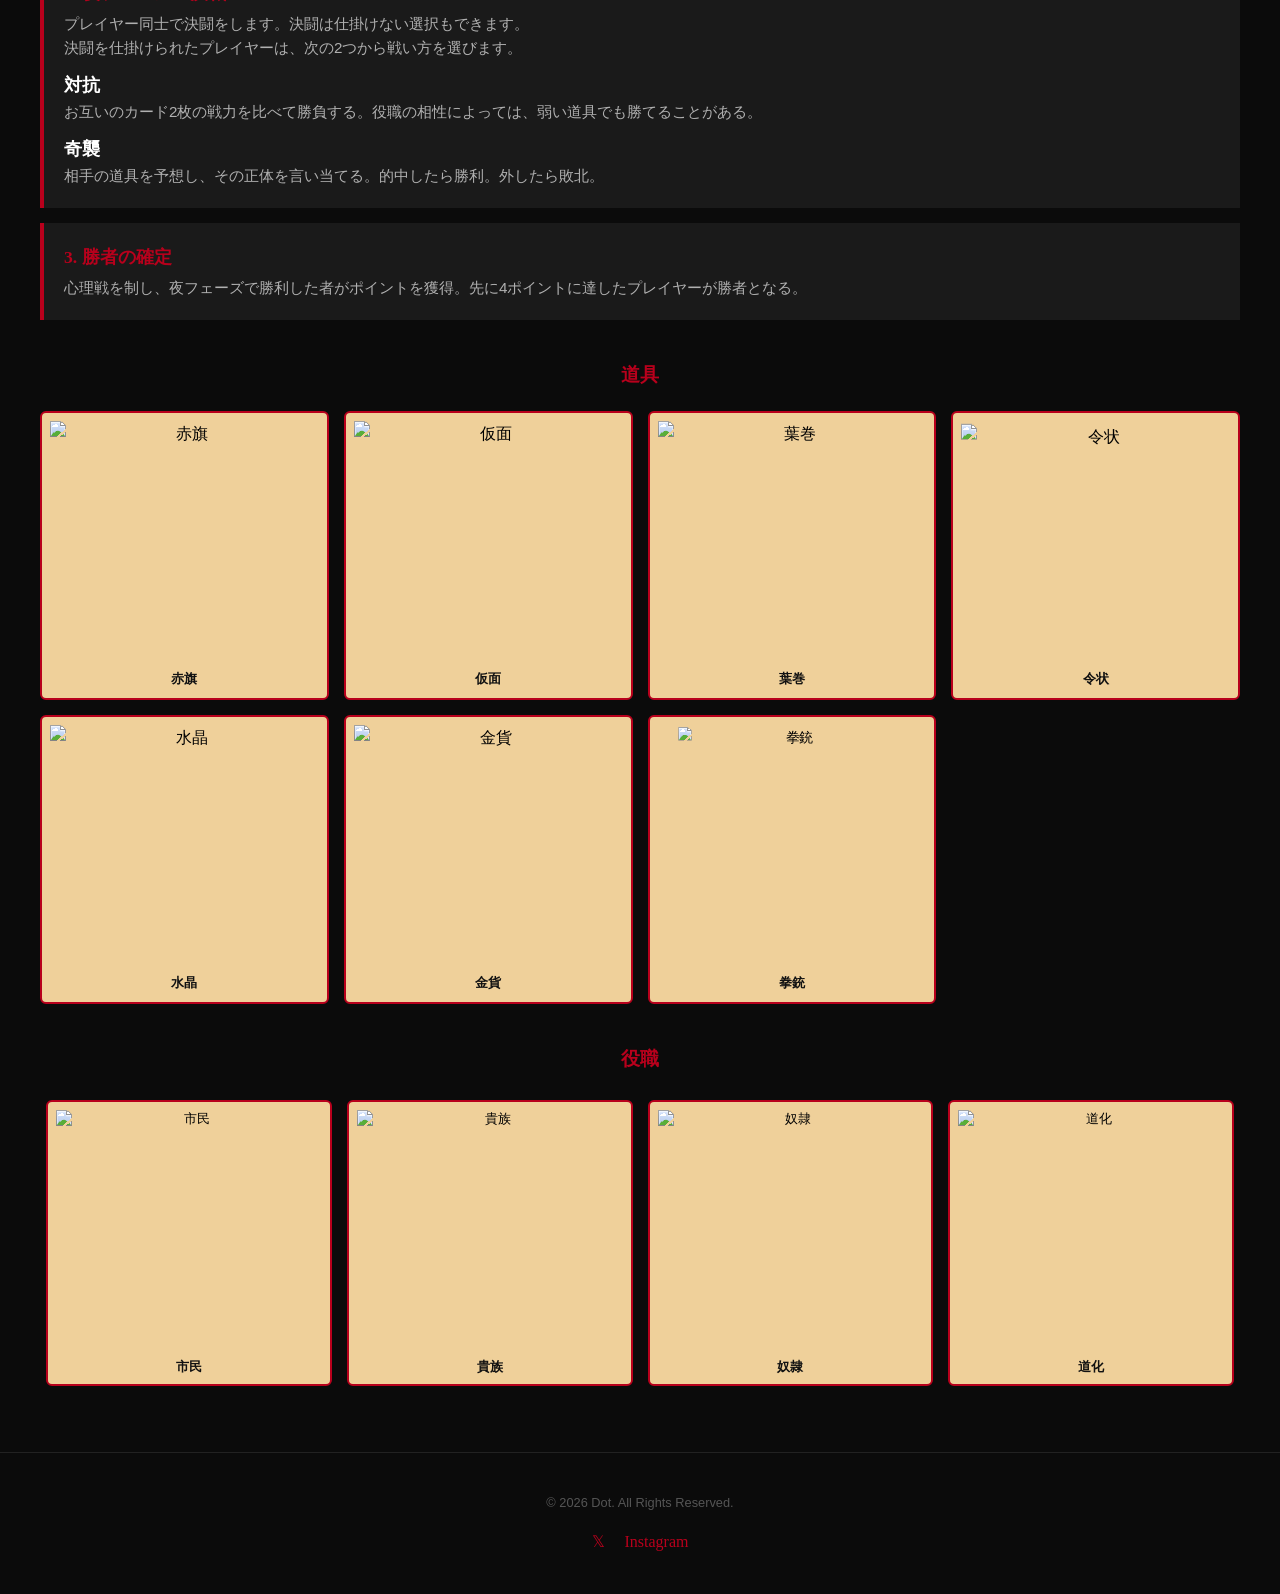
==== commit 0e849398: "Update index.html" ====
--- a/index.html
+++ b/index.html
@@ -95,24 +95,13 @@
 				<script async src="https://platform.x.com/widgets.js" charset="utf-8"></script>
 			</div>
 
-			<div class="home-col">
-				<header class="page-hero">
-        			<h1>通販</h1>
-        			<p>BOOTHにて販売中です。以下のリンクからショップページへ移動できます。</p>
-    			</header>
-
     <!-- 通販アイテムセクション -->
     			<main class="shop-section" aria-labelledby="shop-heading">
-        			<h2 id="shop-heading" style="margin:0 0 1rem 0; font-size:1.25rem;">BOOTH</h2>
+        			<h2 id="shop-heading" style="margin:0 0 1rem 0; font-size:1.25rem;">BOOTHのリンクはこちら↓</h2>
 
        				<div class="shop-grid">
             <!-- 商品カード 1 -->
             		<article class="shop-card" aria-labelledby="item-8984146-title">
-            <!-- サムネイルはローカル画像 or ロゴの代替を利用 -->
-                		<img class="shop-thumb" src="Dot_package_1.jpg" alt="商品のサムネイル">
-
-                		<div class="shop-body">
-                    		<h3 id="item-8984146-title" class="shop-price">Dot.</h3>
                     		<p class="shop-desc">
                         		物販商品（自宅から発送）です。ゆうゆうBOOTHパックで配送予定です。
                         		ショップの通常発送日数は、お支払いから4日以内です。
--- a/style.css
+++ b/style.css
@@ -1577,7 +1577,7 @@
     margin: 0 0 14px;
     padding: 14px 18px;
     text-decoration: none;
-    background-color: var(--accent-gray);   /* ルール説明・お礼ボックスと同じ色 */
+    background-color: var(--accent-gray);
     border: 1px solid #333;
     border-left: 4px solid var(--primary-red);
     border-radius: 6px;
@@ -1591,18 +1591,29 @@
     outline: none;
 }
 
-/* .hero img（width:100% など）に負けないよう .hero を付けて優先度を上げる */
-.hero .x-profile-icon {
+/* 円の枠：ここで大きさと形を固定し、はみ出しを切り取る */
+.x-profile .x-profile-icon-wrap {
+    display: block;
     width: 56px;
     height: 56px;
-    max-width: 56px;
-    margin: 0;
+    min-width: 56px;
     flex: 0 0 56px;
-    aspect-ratio: 1 / 1;
-    object-fit: cover;
+    overflow: hidden;
     border: 2px solid var(--primary-red);
     border-radius: 50%;
+    clip-path: circle(50%);
     background: #111;
+}
+
+/* 画像は枠いっぱいに敷き詰める（.hero img の指定を !important で打ち消す） */
+.x-profile .x-profile-icon-wrap img {
+    display: block !important;
+    width: 100% !important;
+    height: 100% !important;
+    max-width: none !important;
+    max-height: none !important;
+    margin: 0 !important;
+    object-fit: cover;
     image-rendering: auto;
 }
 
